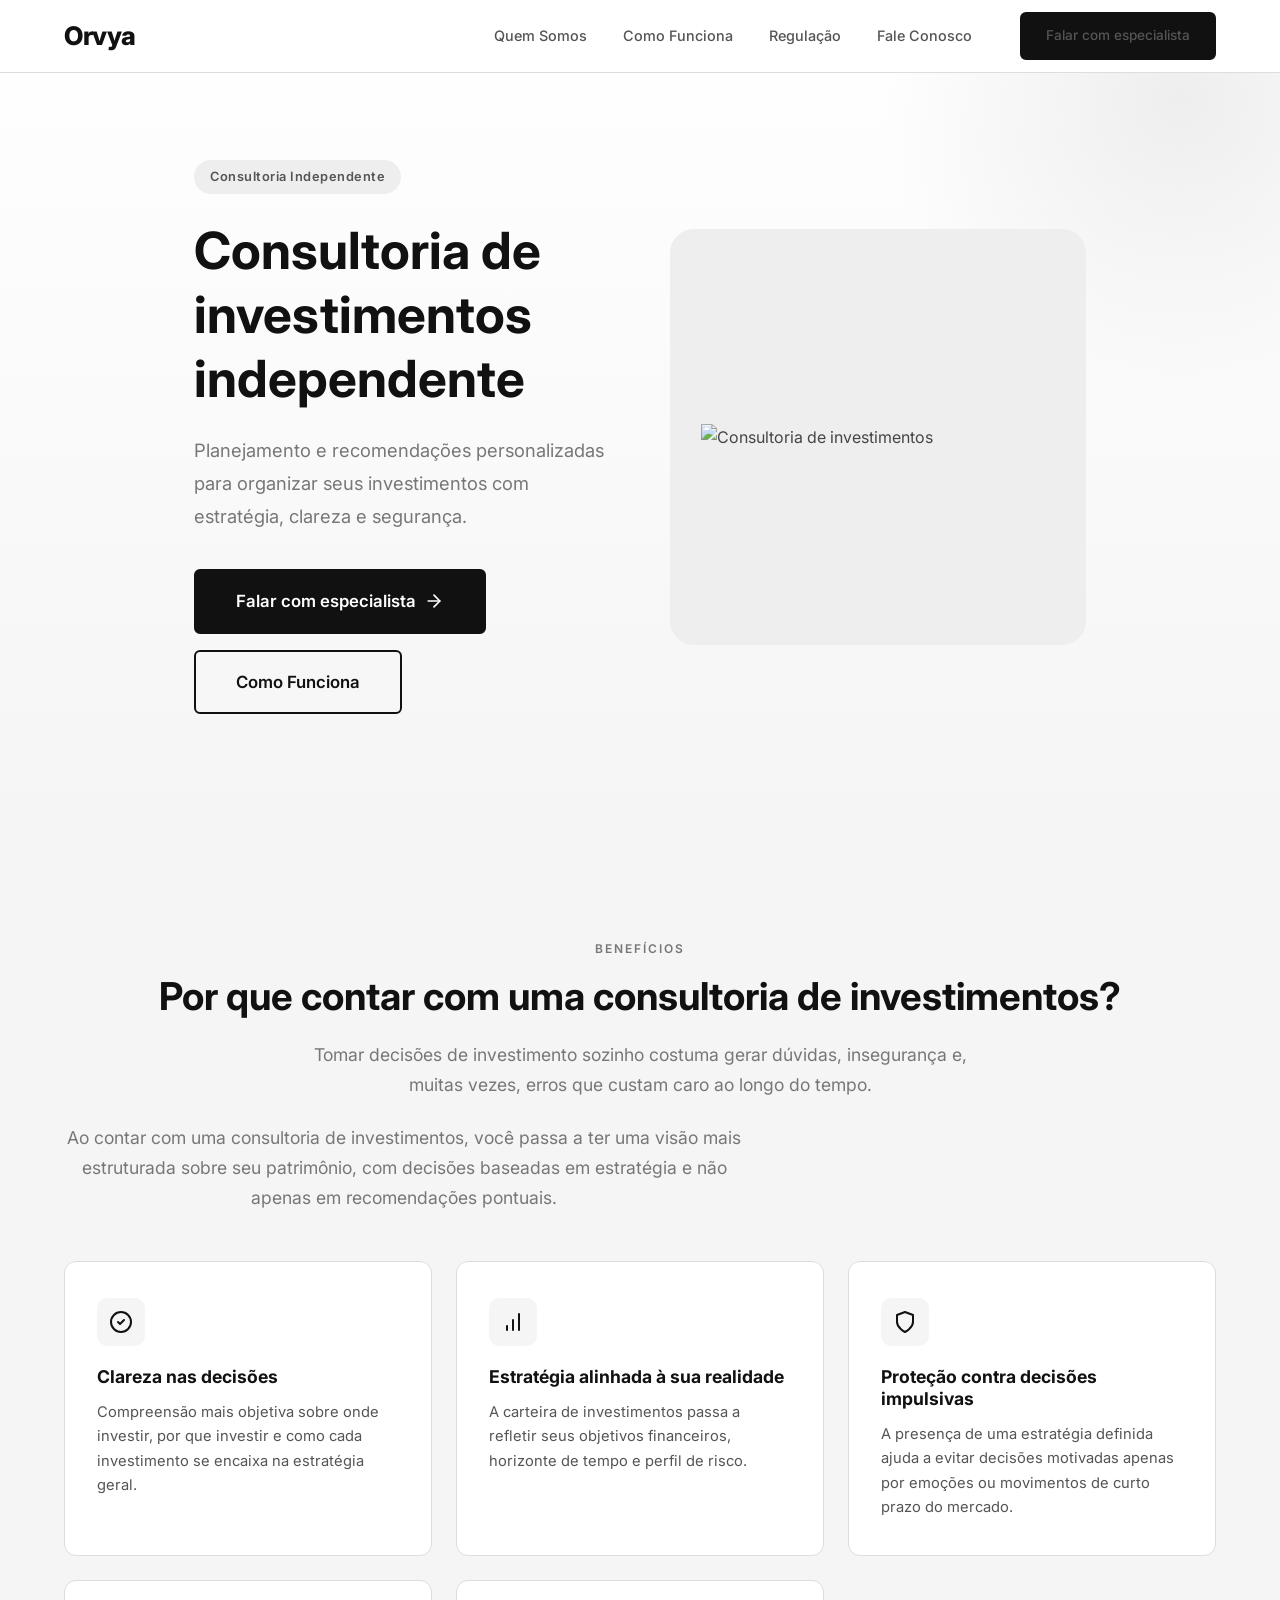
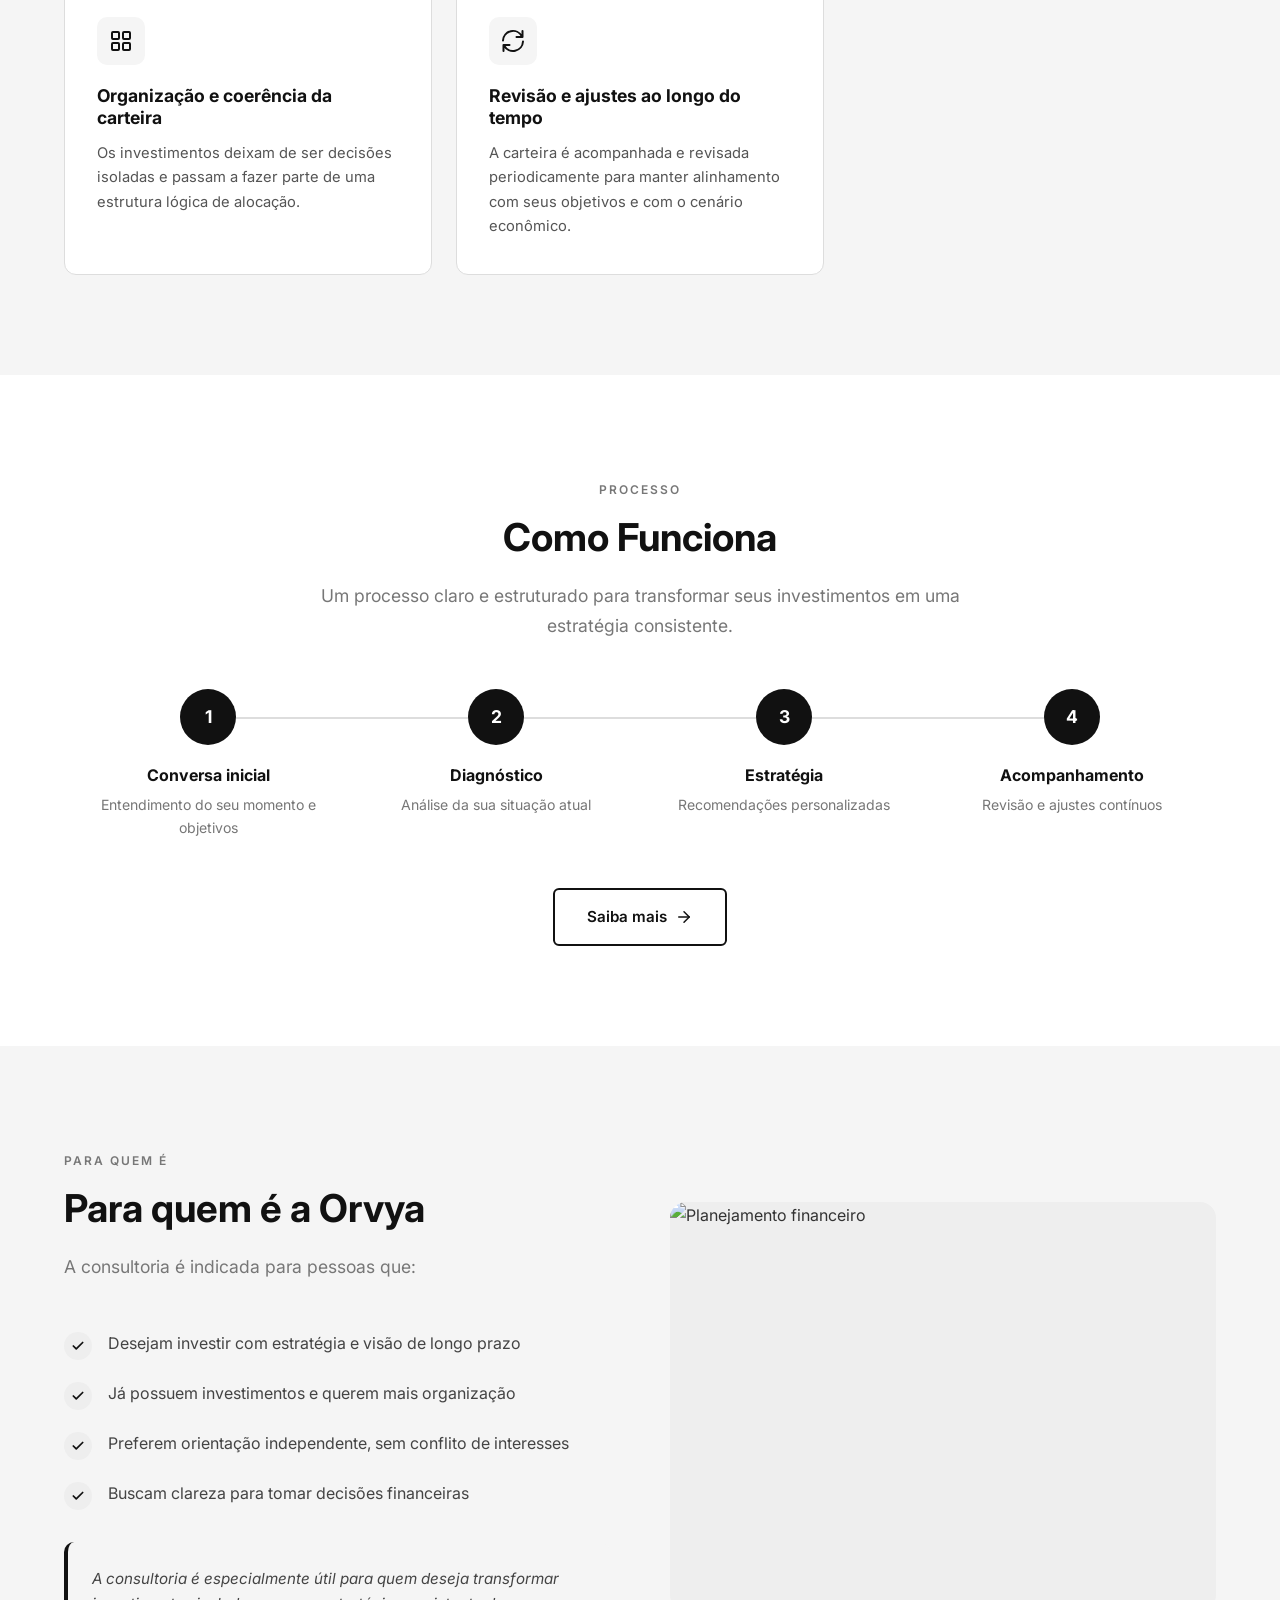
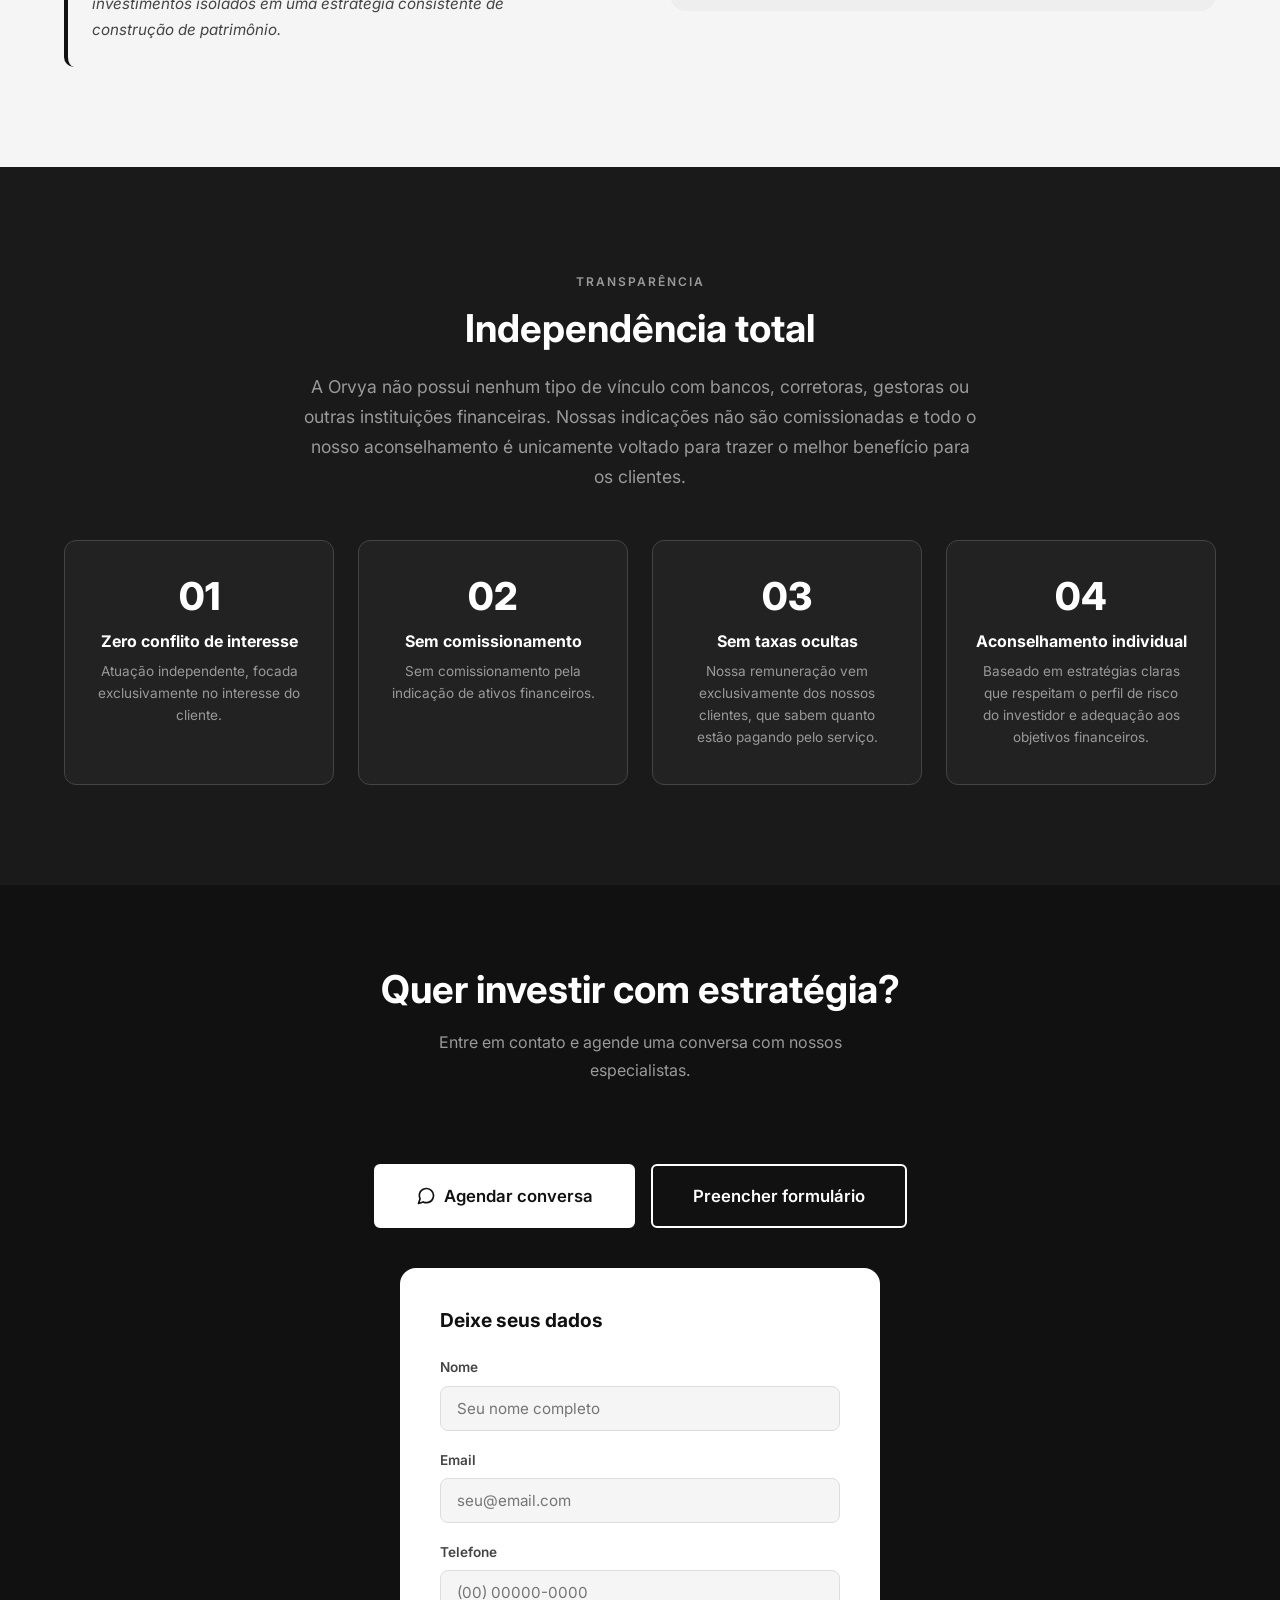
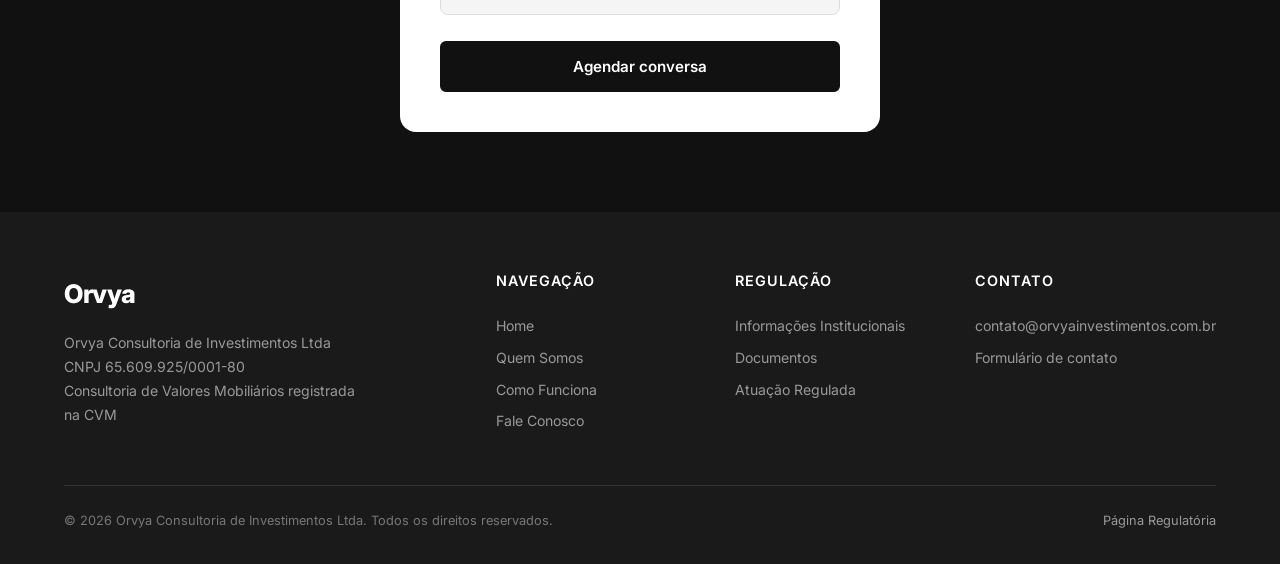
==== index.html @ 8d918d6d "feat: create Orvya investment consultancy website Complete multi-page website with: - Home: hero, be" ====
<!DOCTYPE html>
<html lang="pt-BR">
<head>
  <meta charset="UTF-8">
  <meta name="viewport" content="width=device-width, initial-scale=1.0">
  <meta name="description" content="Orvya — Consultoria de investimentos independente. Planejamento e recomendações personalizadas para organizar seus investimentos com estratégia, clareza e segurança.">
  <title>Orvya | Consultoria de Investimentos Independente</title>
  <link rel="preconnect" href="https://fonts.googleapis.com">
  <link rel="preconnect" href="https://fonts.gstatic.com" crossorigin>
  <link href="https://fonts.googleapis.com/css2?family=Inter:wght@400;500;600;700;800&display=swap" rel="stylesheet">
  <link rel="stylesheet" href="css/style.css">
</head>
<body>

  <!-- ========== HEADER ========== -->
  <header class="header" id="header">
    <div class="container">
      <a href="index.html" class="logo">Orvya</a>
      <nav class="nav-links" id="navLinks">
        <a href="quem-somos.html">Quem Somos</a>
        <a href="como-funciona.html">Como Funciona</a>
        <a href="regulacao.html">Regulação</a>
        <a href="fale-conosco.html">Fale Conosco</a>
        <span class="nav-cta">
          <a href="fale-conosco.html" class="btn btn--primary">Falar com especialista</a>
        </span>
      </nav>
      <button class="nav-toggle" id="navToggle" aria-label="Menu">
        <span></span><span></span><span></span>
      </button>
    </div>
  </header>

  <!-- ========== HERO ========== -->
  <section class="hero" id="hero">
    <div class="container">
      <div class="hero-content fade-up">
        <span class="hero-badge">Consultoria Independente</span>
        <h1>Consultoria de investimentos independente</h1>
        <p>Planejamento e recomendações personalizadas para organizar seus investimentos com estratégia, clareza e segurança.</p>
        <div class="hero-buttons">
          <a href="fale-conosco.html" class="btn btn--primary btn--lg">
            Falar com especialista
            <svg width="20" height="20" viewBox="0 0 24 24" fill="none" stroke="currentColor" stroke-width="2" stroke-linecap="round" stroke-linejoin="round"><path d="M5 12h14"/><path d="m12 5 7 7-7 7"/></svg>
          </a>
          <a href="como-funciona.html" class="btn btn--outline btn--lg">Como Funciona</a>
        </div>
      </div>
      <div class="hero-visual fade-up delay-2">
        <div class="hero-illustration">
          <img src="https://illustrations.popsy.co/gray/business-analysis.svg" alt="Consultoria de investimentos">
        </div>
      </div>
    </div>
  </section>

  <!-- ========== BENEFÍCIOS ========== -->
  <section class="section section--gray" id="beneficios">
    <div class="container">
      <div class="text-center fade-up">
        <span class="section-label">Benefícios</span>
        <h2 class="section-title">Por que contar com uma consultoria de investimentos?</h2>
        <p class="section-subtitle">Tomar decisões de investimento sozinho costuma gerar dúvidas, insegurança e, muitas vezes, erros que custam caro ao longo do tempo.</p>
      </div>
      <p class="section-subtitle text-center fade-up" style="margin-top:-24px;">Ao contar com uma consultoria de investimentos, você passa a ter uma visão mais estruturada sobre seu patrimônio, com decisões baseadas em estratégia e não apenas em recomendações pontuais.</p>

      <div class="benefits-grid">
        <!-- Card 1 -->
        <div class="benefit-card fade-up delay-1">
          <div class="icon">
            <svg viewBox="0 0 24 24" fill="none" stroke="currentColor" stroke-width="2" stroke-linecap="round" stroke-linejoin="round"><circle cx="12" cy="12" r="10"/><path d="m9 12 2 2 4-4"/></svg>
          </div>
          <h3>Clareza nas decisões</h3>
          <p>Compreensão mais objetiva sobre onde investir, por que investir e como cada investimento se encaixa na estratégia geral.</p>
        </div>
        <!-- Card 2 -->
        <div class="benefit-card fade-up delay-2">
          <div class="icon">
            <svg viewBox="0 0 24 24" fill="none" stroke="currentColor" stroke-width="2" stroke-linecap="round" stroke-linejoin="round"><path d="M12 20V10"/><path d="M18 20V4"/><path d="M6 20v-4"/></svg>
          </div>
          <h3>Estratégia alinhada à sua realidade</h3>
          <p>A carteira de investimentos passa a refletir seus objetivos financeiros, horizonte de tempo e perfil de risco.</p>
        </div>
        <!-- Card 3 -->
        <div class="benefit-card fade-up delay-3">
          <div class="icon">
            <svg viewBox="0 0 24 24" fill="none" stroke="currentColor" stroke-width="2" stroke-linecap="round" stroke-linejoin="round"><path d="M12 22s8-4 8-10V5l-8-3-8 3v7c0 6 8 10 8 10"/></svg>
          </div>
          <h3>Proteção contra decisões impulsivas</h3>
          <p>A presença de uma estratégia definida ajuda a evitar decisões motivadas apenas por emoções ou movimentos de curto prazo do mercado.</p>
        </div>
        <!-- Card 4 -->
        <div class="benefit-card fade-up delay-4">
          <div class="icon">
            <svg viewBox="0 0 24 24" fill="none" stroke="currentColor" stroke-width="2" stroke-linecap="round" stroke-linejoin="round"><rect x="3" y="3" width="7" height="7" rx="1"/><rect x="14" y="3" width="7" height="7" rx="1"/><rect x="3" y="14" width="7" height="7" rx="1"/><rect x="14" y="14" width="7" height="7" rx="1"/></svg>
          </div>
          <h3>Organização e coerência da carteira</h3>
          <p>Os investimentos deixam de ser decisões isoladas e passam a fazer parte de uma estrutura lógica de alocação.</p>
        </div>
        <!-- Card 5 -->
        <div class="benefit-card fade-up delay-5">
          <div class="icon">
            <svg viewBox="0 0 24 24" fill="none" stroke="currentColor" stroke-width="2" stroke-linecap="round" stroke-linejoin="round"><path d="M21.5 2v6h-6M2.5 22v-6h6M2 11.5a10 10 0 0 1 18.8-4.3M22 12.5a10 10 0 0 1-18.8 4.2"/></svg>
          </div>
          <h3>Revisão e ajustes ao longo do tempo</h3>
          <p>A carteira é acompanhada e revisada periodicamente para manter alinhamento com seus objetivos e com o cenário econômico.</p>
        </div>
      </div>
    </div>
  </section>

  <!-- ========== COMO FUNCIONA (resumo) ========== -->
  <section class="section" id="como-funciona">
    <div class="container">
      <div class="text-center fade-up">
        <span class="section-label">Processo</span>
        <h2 class="section-title">Como Funciona</h2>
        <p class="section-subtitle">Um processo claro e estruturado para transformar seus investimentos em uma estratégia consistente.</p>
      </div>

      <div class="process-flow fade-up">
        <div class="process-step">
          <div class="step-number">1</div>
          <h3>Conversa inicial</h3>
          <p>Entendimento do seu momento e objetivos</p>
        </div>
        <div class="process-step">
          <div class="step-number">2</div>
          <h3>Diagnóstico</h3>
          <p>Análise da sua situação atual</p>
        </div>
        <div class="process-step">
          <div class="step-number">3</div>
          <h3>Estratégia</h3>
          <p>Recomendações personalizadas</p>
        </div>
        <div class="process-step">
          <div class="step-number">4</div>
          <h3>Acompanhamento</h3>
          <p>Revisão e ajustes contínuos</p>
        </div>
      </div>

      <div class="text-center fade-up">
        <a href="como-funciona.html" class="btn btn--outline">
          Saiba mais
          <svg width="18" height="18" viewBox="0 0 24 24" fill="none" stroke="currentColor" stroke-width="2" stroke-linecap="round" stroke-linejoin="round"><path d="M5 12h14"/><path d="m12 5 7 7-7 7"/></svg>
        </a>
      </div>
    </div>
  </section>

  <!-- ========== PARA QUEM É ========== -->
  <section class="section section--gray" id="para-quem">
    <div class="container">
      <div class="audience-grid">
        <div class="fade-up">
          <span class="section-label">Para quem é</span>
          <h2 class="section-title">Para quem é a Orvya</h2>
          <p class="section-subtitle">A consultoria é indicada para pessoas que:</p>
          <div class="audience-list">
            <div class="audience-item">
              <div class="check">
                <svg viewBox="0 0 24 24" fill="none" stroke="currentColor" stroke-linecap="round" stroke-linejoin="round"><polyline points="20 6 9 17 4 12"/></svg>
              </div>
              <p>Desejam investir com estratégia e visão de longo prazo</p>
            </div>
            <div class="audience-item">
              <div class="check">
                <svg viewBox="0 0 24 24" fill="none" stroke="currentColor" stroke-linecap="round" stroke-linejoin="round"><polyline points="20 6 9 17 4 12"/></svg>
              </div>
              <p>Já possuem investimentos e querem mais organização</p>
            </div>
            <div class="audience-item">
              <div class="check">
                <svg viewBox="0 0 24 24" fill="none" stroke="currentColor" stroke-linecap="round" stroke-linejoin="round"><polyline points="20 6 9 17 4 12"/></svg>
              </div>
              <p>Preferem orientação independente, sem conflito de interesses</p>
            </div>
            <div class="audience-item">
              <div class="check">
                <svg viewBox="0 0 24 24" fill="none" stroke="currentColor" stroke-linecap="round" stroke-linejoin="round"><polyline points="20 6 9 17 4 12"/></svg>
              </div>
              <p>Buscam clareza para tomar decisões financeiras</p>
            </div>
          </div>
          <div class="audience-note">
            <p>A consultoria é especialmente útil para quem deseja transformar investimentos isolados em uma estratégia consistente de construção de patrimônio.</p>
          </div>
        </div>
        <div class="audience-image fade-up delay-2">
          <img src="https://images.unsplash.com/photo-1554224155-8d04cb21cd6c?w=600&h=450&fit=crop&q=80" alt="Planejamento financeiro">
        </div>
      </div>
    </div>
  </section>

  <!-- ========== TRANSPARÊNCIA ========== -->
  <section class="section section--dark" id="transparencia">
    <div class="container">
      <div class="text-center fade-up">
        <span class="section-label">Transparência</span>
        <h2 class="section-title">Independência total</h2>
        <p class="section-subtitle" style="color:var(--gray-400);">A Orvya não possui nenhum tipo de vínculo com bancos, corretoras, gestoras ou outras instituições financeiras. Nossas indicações não são comissionadas e todo o nosso aconselhamento é unicamente voltado para trazer o melhor benefício para os clientes.</p>
      </div>

      <div class="transparency-grid">
        <div class="transparency-card fade-up delay-1">
          <div class="number">01</div>
          <h3>Zero conflito de interesse</h3>
          <p>Atuação independente, focada exclusivamente no interesse do cliente.</p>
        </div>
        <div class="transparency-card fade-up delay-2">
          <div class="number">02</div>
          <h3>Sem comissionamento</h3>
          <p>Sem comissionamento pela indicação de ativos financeiros.</p>
        </div>
        <div class="transparency-card fade-up delay-3">
          <div class="number">03</div>
          <h3>Sem taxas ocultas</h3>
          <p>Nossa remuneração vem exclusivamente dos nossos clientes, que sabem quanto estão pagando pelo serviço.</p>
        </div>
        <div class="transparency-card fade-up delay-4">
          <div class="number">04</div>
          <h3>Aconselhamento individual</h3>
          <p>Baseado em estratégias claras que respeitam o perfil de risco do investidor e adequação aos objetivos financeiros.</p>
        </div>
      </div>
    </div>
  </section>

  <!-- ========== CTA ========== -->
  <section class="cta-section">
    <div class="container">
      <div class="cta-content fade-up">
        <div>
          <h2>Quer investir com estratégia?</h2>
          <p>Entre em contato e agende uma conversa com nossos especialistas.</p>
        </div>
        <div class="cta-buttons">
          <a href="https://wa.me/5500000000000" target="_blank" class="btn btn--white btn--lg">
            <svg width="20" height="20" viewBox="0 0 24 24" fill="none" stroke="currentColor" stroke-width="2" stroke-linecap="round" stroke-linejoin="round"><path d="M21 11.5a8.38 8.38 0 0 1-.9 3.8 8.5 8.5 0 0 1-7.6 4.7 8.38 8.38 0 0 1-3.8-.9L3 21l1.9-5.7a8.38 8.38 0 0 1-.9-3.8 8.5 8.5 0 0 1 4.7-7.6 8.38 8.38 0 0 1 3.8-.9h.5a8.48 8.48 0 0 1 8 8v.5z"/></svg>
            Agendar conversa
          </a>
          <a href="fale-conosco.html" class="btn btn--outline btn--lg" style="border-color:var(--white);color:var(--white);">Preencher formulário</a>
        </div>

        <div class="form-card">
          <h3>Deixe seus dados</h3>
          <form id="ctaForm" onsubmit="return false;">
            <div class="form-group">
              <label for="ctaNome">Nome</label>
              <input type="text" id="ctaNome" placeholder="Seu nome completo" required>
            </div>
            <div class="form-group">
              <label for="ctaEmail">Email</label>
              <input type="email" id="ctaEmail" placeholder="seu@email.com" required>
            </div>
            <div class="form-group">
              <label for="ctaTelefone">Telefone</label>
              <input type="tel" id="ctaTelefone" placeholder="(00) 00000-0000" required>
            </div>
            <button type="submit" class="btn btn--primary">Agendar conversa</button>
          </form>
        </div>
      </div>
    </div>
  </section>

  <!-- ========== FOOTER ========== -->
  <footer class="footer">
    <div class="container">
      <div class="footer-grid">
        <div class="footer-brand">
          <a href="index.html" class="logo">Orvya</a>
          <p>Orvya Consultoria de Investimentos Ltda<br>CNPJ 65.609.925/0001-80<br>Consultoria de Valores Mobiliários registrada na CVM</p>
        </div>
        <div class="footer-col">
          <h4>Navegação</h4>
          <a href="index.html">Home</a>
          <a href="quem-somos.html">Quem Somos</a>
          <a href="como-funciona.html">Como Funciona</a>
          <a href="fale-conosco.html">Fale Conosco</a>
        </div>
        <div class="footer-col">
          <h4>Regulação</h4>
          <a href="regulacao.html">Informações Institucionais</a>
          <a href="regulacao.html#documentos">Documentos</a>
          <a href="regulacao.html#atuacao">Atuação Regulada</a>
        </div>
        <div class="footer-col">
          <h4>Contato</h4>
          <a href="mailto:contato@orvyainvestimentos.com.br">contato@orvyainvestimentos.com.br</a>
          <a href="fale-conosco.html">Formulário de contato</a>
        </div>
      </div>
      <div class="footer-bottom">
        <p>&copy; 2026 Orvya Consultoria de Investimentos Ltda. Todos os direitos reservados.</p>
        <a href="regulacao.html">Página Regulatória</a>
      </div>
    </div>
  </footer>

  <script src="js/main.js"></script>
</body>
</html>
---- css/style.css ----
/* ========================================
   ORVYA — Global Styles
   Palette: White, Black, Gray
   ======================================== */

/* ---------- Reset & Base ---------- */
*,
*::before,
*::after {
  margin: 0;
  padding: 0;
  box-sizing: border-box;
}

:root {
  --black: #111111;
  --dark: #1a1a1a;
  --gray-900: #222222;
  --gray-800: #333333;
  --gray-700: #444444;
  --gray-600: #555555;
  --gray-500: #777777;
  --gray-400: #999999;
  --gray-300: #bbbbbb;
  --gray-200: #dddddd;
  --gray-100: #eeeeee;
  --gray-50: #f5f5f5;
  --white: #ffffff;
  --accent: #333333;
  --accent-hover: #555555;
  --font-primary: 'Inter', 'Segoe UI', Tahoma, Geneva, Verdana, sans-serif;
  --max-width: 1200px;
  --transition: 0.3s ease;
}

html {
  scroll-behavior: smooth;
  font-size: 16px;
}

body {
  font-family: var(--font-primary);
  color: var(--gray-800);
  background: var(--white);
  line-height: 1.7;
  -webkit-font-smoothing: antialiased;
}

a {
  text-decoration: none;
  color: inherit;
  transition: color var(--transition);
}

ul, ol {
  list-style: none;
}

img {
  max-width: 100%;
  height: auto;
  display: block;
}

/* ---------- Typography ---------- */
h1, h2, h3, h4 {
  font-weight: 700;
  line-height: 1.25;
  color: var(--black);
}

h1 { font-size: clamp(2rem, 4vw, 3.2rem); }
h2 { font-size: clamp(1.6rem, 3vw, 2.4rem); }
h3 { font-size: clamp(1.1rem, 2vw, 1.4rem); }

p {
  font-size: 1rem;
  color: var(--gray-600);
}

/* ---------- Layout Utilities ---------- */
.container {
  max-width: var(--max-width);
  margin: 0 auto;
  padding: 0 24px;
}

.section {
  padding: 100px 0;
}

.section--gray {
  background: var(--gray-50);
}

.section--dark {
  background: var(--dark);
  color: var(--white);
}

.section--dark h2,
.section--dark h3,
.section--dark h4 {
  color: var(--white);
}

.section--dark p {
  color: var(--gray-300);
}

.section-label {
  display: inline-block;
  font-size: 0.75rem;
  font-weight: 600;
  letter-spacing: 2px;
  text-transform: uppercase;
  color: var(--gray-500);
  margin-bottom: 12px;
}

.section--dark .section-label {
  color: var(--gray-400);
}

.section-title {
  margin-bottom: 20px;
}

.section-subtitle {
  font-size: 1.1rem;
  color: var(--gray-500);
  max-width: 680px;
  margin-bottom: 48px;
}

.text-center {
  text-align: center;
}

.text-center .section-subtitle {
  margin-left: auto;
  margin-right: auto;
}

/* ---------- Buttons ---------- */
.btn {
  display: inline-flex;
  align-items: center;
  justify-content: center;
  gap: 8px;
  padding: 14px 32px;
  font-size: 0.95rem;
  font-weight: 600;
  border-radius: 6px;
  border: 2px solid transparent;
  cursor: pointer;
  transition: all var(--transition);
  font-family: var(--font-primary);
}

.btn--primary {
  background: var(--black);
  color: var(--white);
  border-color: var(--black);
}

.btn--primary:hover {
  background: var(--gray-700);
  border-color: var(--gray-700);
}

.btn--outline {
  background: transparent;
  color: var(--black);
  border-color: var(--black);
}

.btn--outline:hover {
  background: var(--black);
  color: var(--white);
}

.btn--white {
  background: var(--white);
  color: var(--black);
  border-color: var(--white);
}

.btn--white:hover {
  background: var(--gray-100);
  border-color: var(--gray-100);
}

.btn--lg {
  padding: 16px 40px;
  font-size: 1.05rem;
}

/* ---------- Header / Navbar ---------- */
.header {
  position: fixed;
  top: 0;
  left: 0;
  right: 0;
  z-index: 1000;
  background: rgba(255, 255, 255, 0.95);
  backdrop-filter: blur(12px);
  border-bottom: 1px solid var(--gray-200);
  transition: all var(--transition);
}

.header.scrolled {
  box-shadow: 0 2px 20px rgba(0, 0, 0, 0.06);
}

.header .container {
  display: flex;
  align-items: center;
  justify-content: space-between;
  height: 72px;
}

.logo {
  font-size: 1.6rem;
  font-weight: 800;
  letter-spacing: -0.5px;
  color: var(--black);
}

.logo span {
  color: var(--gray-500);
}

.nav-links {
  display: flex;
  align-items: center;
  gap: 36px;
}

.nav-links a {
  font-size: 0.9rem;
  font-weight: 500;
  color: var(--gray-600);
  position: relative;
  padding: 4px 0;
}

.nav-links a::after {
  content: '';
  position: absolute;
  bottom: -2px;
  left: 0;
  width: 0;
  height: 2px;
  background: var(--black);
  transition: width var(--transition);
}

.nav-links a:hover,
.nav-links a.active {
  color: var(--black);
}

.nav-links a:hover::after,
.nav-links a.active::after {
  width: 100%;
}

.nav-cta {
  margin-left: 12px;
}

.nav-cta .btn {
  padding: 10px 24px;
  font-size: 0.85rem;
}

/* Mobile Nav Toggle */
.nav-toggle {
  display: none;
  flex-direction: column;
  gap: 5px;
  background: none;
  border: none;
  cursor: pointer;
  padding: 4px;
}

.nav-toggle span {
  display: block;
  width: 24px;
  height: 2px;
  background: var(--black);
  transition: all var(--transition);
}

/* ---------- Hero ---------- */
.hero {
  padding: 160px 0 120px;
  min-height: 90vh;
  display: flex;
  align-items: center;
  background: linear-gradient(180deg, var(--white) 0%, var(--gray-50) 100%);
  position: relative;
  overflow: hidden;
}

.hero::before {
  content: '';
  position: absolute;
  top: -200px;
  right: -200px;
  width: 600px;
  height: 600px;
  border-radius: 50%;
  background: radial-gradient(circle, var(--gray-100) 0%, transparent 70%);
  pointer-events: none;
}

.hero .container {
  display: flex;
  align-items: center;
  gap: 60px;
}

.hero-content {
  flex: 1;
  max-width: 600px;
}

.hero-badge {
  display: inline-block;
  padding: 6px 16px;
  background: var(--gray-100);
  border-radius: 50px;
  font-size: 0.8rem;
  font-weight: 600;
  color: var(--gray-600);
  margin-bottom: 24px;
  letter-spacing: 0.5px;
}

.hero h1 {
  margin-bottom: 24px;
}

.hero p {
  font-size: 1.15rem;
  line-height: 1.8;
  margin-bottom: 36px;
  color: var(--gray-500);
}

.hero-buttons {
  display: flex;
  gap: 16px;
  flex-wrap: wrap;
}

.hero-visual {
  flex: 1;
  display: flex;
  justify-content: center;
  align-items: center;
}

.hero-illustration {
  width: 100%;
  max-width: 480px;
  aspect-ratio: 1;
  background: var(--gray-100);
  border-radius: 24px;
  display: flex;
  align-items: center;
  justify-content: center;
  position: relative;
  overflow: hidden;
}

.hero-illustration img {
  width: 85%;
  opacity: 0.9;
}

/* ---------- Benefits / Cards ---------- */
.benefits-grid {
  display: grid;
  grid-template-columns: repeat(auto-fit, minmax(320px, 1fr));
  gap: 24px;
}

.benefit-card {
  background: var(--white);
  border: 1px solid var(--gray-200);
  border-radius: 12px;
  padding: 36px 32px;
  transition: all var(--transition);
  position: relative;
  overflow: hidden;
}

.benefit-card::before {
  content: '';
  position: absolute;
  top: 0;
  left: 0;
  width: 4px;
  height: 0;
  background: var(--black);
  transition: height var(--transition);
}

.benefit-card:hover {
  border-color: var(--gray-300);
  transform: translateY(-4px);
  box-shadow: 0 12px 40px rgba(0, 0, 0, 0.06);
}

.benefit-card:hover::before {
  height: 100%;
}

.benefit-card .icon {
  width: 48px;
  height: 48px;
  background: var(--gray-50);
  border-radius: 10px;
  display: flex;
  align-items: center;
  justify-content: center;
  margin-bottom: 20px;
}

.benefit-card .icon svg {
  width: 24px;
  height: 24px;
  stroke: var(--black);
}

.benefit-card h3 {
  margin-bottom: 12px;
  font-size: 1.1rem;
}

.benefit-card p {
  font-size: 0.92rem;
  line-height: 1.65;
}

.section--gray .benefit-card {
  background: var(--white);
}

/* ---------- Process / Steps ---------- */
.process-flow {
  display: flex;
  align-items: flex-start;
  gap: 0;
  position: relative;
  margin-bottom: 48px;
}

.process-step {
  flex: 1;
  text-align: center;
  padding: 0 20px;
  position: relative;
}

.process-step .step-number {
  width: 56px;
  height: 56px;
  border-radius: 50%;
  background: var(--black);
  color: var(--white);
  display: flex;
  align-items: center;
  justify-content: center;
  font-size: 1.1rem;
  font-weight: 700;
  margin: 0 auto 20px;
  position: relative;
  z-index: 2;
}

.process-step h3 {
  font-size: 1rem;
  margin-bottom: 8px;
}

.process-step p {
  font-size: 0.88rem;
  color: var(--gray-500);
}

.process-step:not(:last-child)::after {
  content: '';
  position: absolute;
  top: 28px;
  left: calc(50% + 28px);
  width: calc(100% - 56px);
  height: 2px;
  background: var(--gray-200);
  z-index: 1;
}

/* ---------- Audience ---------- */
.audience-grid {
  display: grid;
  grid-template-columns: 1fr 1fr;
  gap: 60px;
  align-items: center;
}

.audience-list {
  display: flex;
  flex-direction: column;
  gap: 20px;
}

.audience-item {
  display: flex;
  gap: 16px;
  align-items: flex-start;
}

.audience-item .check {
  flex-shrink: 0;
  width: 28px;
  height: 28px;
  background: var(--gray-100);
  border-radius: 50%;
  display: flex;
  align-items: center;
  justify-content: center;
  margin-top: 2px;
}

.audience-item .check svg {
  width: 14px;
  height: 14px;
  stroke: var(--black);
  stroke-width: 3;
}

.audience-item p {
  font-size: 1rem;
  color: var(--gray-700);
}

.audience-image {
  border-radius: 16px;
  overflow: hidden;
  background: var(--gray-100);
  aspect-ratio: 4/3;
  display: flex;
  align-items: center;
  justify-content: center;
}

.audience-image img {
  width: 100%;
  height: 100%;
  object-fit: cover;
}

.audience-note {
  margin-top: 32px;
  padding: 24px;
  background: var(--gray-50);
  border-radius: 10px;
  border-left: 4px solid var(--black);
}

.audience-note p {
  font-size: 0.95rem;
  color: var(--gray-700);
  font-style: italic;
}

/* ---------- Transparency / Numbers ---------- */
.transparency-grid {
  display: grid;
  grid-template-columns: repeat(4, 1fr);
  gap: 24px;
}

.transparency-card {
  background: var(--gray-900);
  border: 1px solid var(--gray-700);
  border-radius: 12px;
  padding: 36px 28px;
  text-align: center;
  transition: all var(--transition);
}

.transparency-card:hover {
  border-color: var(--gray-500);
  transform: translateY(-4px);
}

.transparency-card .number {
  font-size: 2.4rem;
  font-weight: 800;
  color: var(--white);
  margin-bottom: 16px;
  line-height: 1;
}

.transparency-card h3 {
  font-size: 1rem;
  color: var(--white);
  margin-bottom: 10px;
}

.transparency-card p {
  font-size: 0.85rem;
  color: var(--gray-400);
  line-height: 1.6;
}

/* ---------- CTA Section ---------- */
.cta-section {
  padding: 80px 0;
  background: var(--black);
  text-align: center;
}

.cta-section h2 {
  color: var(--white);
  margin-bottom: 16px;
}

.cta-section p {
  color: var(--gray-400);
  margin-bottom: 40px;
  max-width: 500px;
  margin-left: auto;
  margin-right: auto;
}

.cta-content {
  display: flex;
  flex-direction: column;
  align-items: center;
  gap: 40px;
}

.cta-buttons {
  display: flex;
  gap: 16px;
  flex-wrap: wrap;
  justify-content: center;
}

/* ---------- Form ---------- */
.form-card {
  background: var(--white);
  border-radius: 16px;
  padding: 40px;
  width: 100%;
  max-width: 480px;
  text-align: left;
}

.form-card h3 {
  margin-bottom: 24px;
  font-size: 1.2rem;
}

.form-group {
  margin-bottom: 18px;
}

.form-group label {
  display: block;
  font-size: 0.85rem;
  font-weight: 600;
  color: var(--gray-700);
  margin-bottom: 6px;
}

.form-group input,
.form-group textarea {
  width: 100%;
  padding: 12px 16px;
  border: 1px solid var(--gray-200);
  border-radius: 8px;
  font-size: 0.95rem;
  font-family: var(--font-primary);
  color: var(--gray-800);
  transition: border-color var(--transition);
  background: var(--gray-50);
}

.form-group input:focus,
.form-group textarea:focus {
  outline: none;
  border-color: var(--black);
  background: var(--white);
}

.form-group textarea {
  resize: vertical;
  min-height: 100px;
}

.form-card .btn {
  width: 100%;
  margin-top: 8px;
}

/* ---------- Footer ---------- */
.footer {
  background: var(--dark);
  color: var(--gray-400);
  padding: 60px 0 32px;
}

.footer-grid {
  display: grid;
  grid-template-columns: 2fr 1fr 1fr 1fr;
  gap: 48px;
  margin-bottom: 48px;
}

.footer-brand .logo {
  color: var(--white);
  margin-bottom: 16px;
  display: inline-block;
}

.footer-brand p {
  font-size: 0.88rem;
  color: var(--gray-400);
  line-height: 1.7;
  max-width: 300px;
}

.footer-col h4 {
  color: var(--white);
  font-size: 0.9rem;
  font-weight: 600;
  margin-bottom: 20px;
  text-transform: uppercase;
  letter-spacing: 1px;
}

.footer-col a {
  display: block;
  font-size: 0.88rem;
  color: var(--gray-400);
  padding: 4px 0;
  transition: color var(--transition);
}

.footer-col a:hover {
  color: var(--white);
}

.footer-bottom {
  border-top: 1px solid var(--gray-800);
  padding-top: 24px;
  display: flex;
  justify-content: space-between;
  align-items: center;
  flex-wrap: wrap;
  gap: 16px;
}

.footer-bottom p {
  font-size: 0.8rem;
  color: var(--gray-500);
}

.footer-bottom a {
  color: var(--gray-400);
  font-size: 0.8rem;
}

.footer-bottom a:hover {
  color: var(--white);
}

/* ---------- Page Header (internal pages) ---------- */
.page-header {
  padding: 140px 0 60px;
  background: var(--gray-50);
  text-align: center;
}

.page-header h1 {
  margin-bottom: 16px;
}

.page-header p {
  font-size: 1.1rem;
  max-width: 600px;
  margin: 0 auto;
}

/* ---------- About / Values ---------- */
.values-grid {
  display: grid;
  grid-template-columns: repeat(4, 1fr);
  gap: 24px;
}

.value-card {
  text-align: center;
  padding: 36px 24px;
  background: var(--white);
  border: 1px solid var(--gray-200);
  border-radius: 12px;
  transition: all var(--transition);
}

.value-card:hover {
  transform: translateY(-4px);
  box-shadow: 0 12px 40px rgba(0, 0, 0, 0.06);
}

.value-letter {
  width: 56px;
  height: 56px;
  background: var(--black);
  color: var(--white);
  border-radius: 12px;
  display: flex;
  align-items: center;
  justify-content: center;
  font-size: 1.5rem;
  font-weight: 800;
  margin: 0 auto 20px;
}

.value-card h3 {
  margin-bottom: 10px;
  font-size: 1.05rem;
}

.value-card p {
  font-size: 0.88rem;
}

/* ---------- Principles ---------- */
.principles-grid {
  display: grid;
  grid-template-columns: repeat(auto-fit, minmax(300px, 1fr));
  gap: 24px;
}

.principle-card {
  padding: 36px 32px;
  background: var(--gray-50);
  border-radius: 12px;
  border-left: 4px solid var(--black);
  transition: all var(--transition);
}

.principle-card:hover {
  background: var(--white);
  box-shadow: 0 8px 30px rgba(0, 0, 0, 0.05);
}

.principle-card h3 {
  margin-bottom: 12px;
  font-size: 1.05rem;
}

.principle-card p {
  font-size: 0.92rem;
}

/* ---------- Team ---------- */
.team-grid {
  display: grid;
  grid-template-columns: repeat(auto-fit, minmax(260px, 1fr));
  gap: 36px;
  max-width: 600px;
  margin: 0 auto;
}

.team-card {
  text-align: center;
}

.team-avatar {
  width: 160px;
  height: 160px;
  border-radius: 50%;
  background: var(--gray-200);
  margin: 0 auto 20px;
  overflow: hidden;
  display: flex;
  align-items: center;
  justify-content: center;
}

.team-avatar img {
  width: 100%;
  height: 100%;
  object-fit: cover;
}

.team-avatar svg {
  width: 64px;
  height: 64px;
  stroke: var(--gray-400);
}

.team-card h3 {
  font-size: 1.1rem;
  margin-bottom: 4px;
}

.team-card p {
  font-size: 0.88rem;
  color: var(--gray-500);
}

/* ---------- How it Works / Accordion ---------- */
.steps-accordion {
  max-width: 760px;
  margin: 0 auto;
}

.step-item {
  border: 1px solid var(--gray-200);
  border-radius: 12px;
  margin-bottom: 16px;
  overflow: hidden;
  transition: all var(--transition);
}

.step-item.active {
  border-color: var(--black);
}

.step-header {
  display: flex;
  align-items: center;
  gap: 20px;
  padding: 24px 28px;
  cursor: pointer;
  transition: background var(--transition);
}

.step-header:hover {
  background: var(--gray-50);
}

.step-item.active .step-header {
  background: var(--gray-50);
}

.step-header .step-num {
  flex-shrink: 0;
  width: 40px;
  height: 40px;
  background: var(--gray-100);
  border-radius: 50%;
  display: flex;
  align-items: center;
  justify-content: center;
  font-weight: 700;
  font-size: 0.95rem;
  color: var(--gray-700);
  transition: all var(--transition);
}

.step-item.active .step-num {
  background: var(--black);
  color: var(--white);
}

.step-header h3 {
  flex: 1;
  font-size: 1.05rem;
}

.step-header .chevron {
  transition: transform var(--transition);
}

.step-item.active .step-header .chevron {
  transform: rotate(180deg);
}

.step-body {
  max-height: 0;
  overflow: hidden;
  transition: max-height 0.4s ease;
}

.step-body-inner {
  padding: 0 28px 24px;
  padding-left: 88px;
}

.step-body p {
  font-size: 0.95rem;
  line-height: 1.7;
}

/* ---------- Regulation ---------- */
.regulation-info {
  display: grid;
  grid-template-columns: 1fr 1fr;
  gap: 48px;
  margin-bottom: 60px;
}

.regulation-block {
  padding: 36px;
  background: var(--gray-50);
  border-radius: 12px;
}

.regulation-block h3 {
  margin-bottom: 16px;
}

.regulation-block p {
  font-size: 0.95rem;
  margin-bottom: 8px;
}

.regulation-block a {
  color: var(--black);
  font-weight: 600;
  text-decoration: underline;
}

.regulation-block a:hover {
  color: var(--gray-600);
}

.docs-list {
  margin-top: 20px;
}

.docs-list a {
  display: flex;
  align-items: center;
  gap: 12px;
  padding: 14px 20px;
  background: var(--white);
  border: 1px solid var(--gray-200);
  border-radius: 8px;
  margin-bottom: 10px;
  font-size: 0.95rem;
  font-weight: 500;
  transition: all var(--transition);
}

.docs-list a:hover {
  border-color: var(--black);
  background: var(--gray-50);
}

.docs-list a svg {
  width: 20px;
  height: 20px;
  stroke: var(--gray-500);
}

.not-list {
  margin-top: 16px;
}

.not-list li {
  display: flex;
  align-items: center;
  gap: 10px;
  padding: 8px 0;
  font-size: 0.95rem;
  color: var(--gray-600);
}

.not-list li svg {
  width: 18px;
  height: 18px;
  stroke: var(--gray-400);
  flex-shrink: 0;
}

/* ---------- Contact ---------- */
.contact-grid {
  display: grid;
  grid-template-columns: 1fr 1fr;
  gap: 60px;
  align-items: start;
}

.contact-info {
  padding-top: 20px;
}

.contact-info h2 {
  margin-bottom: 20px;
}

.contact-info > p {
  margin-bottom: 36px;
}

.contact-channels {
  display: flex;
  flex-direction: column;
  gap: 20px;
  margin-bottom: 36px;
}

.contact-channel {
  display: flex;
  align-items: center;
  gap: 16px;
}

.contact-channel .icon-circle {
  width: 48px;
  height: 48px;
  border-radius: 50%;
  background: var(--gray-100);
  display: flex;
  align-items: center;
  justify-content: center;
  flex-shrink: 0;
}

.contact-channel .icon-circle svg {
  width: 22px;
  height: 22px;
  stroke: var(--black);
}

.contact-channel div h4 {
  font-size: 0.9rem;
  margin-bottom: 2px;
}

.contact-channel div p {
  font-size: 0.88rem;
}

/* Lead Magnet */
.lead-magnet {
  padding: 36px;
  background: var(--gray-50);
  border-radius: 12px;
  border: 1px solid var(--gray-200);
  margin-top: 40px;
}

.lead-magnet h3 {
  margin-bottom: 8px;
}

.lead-magnet > p {
  margin-bottom: 20px;
  font-size: 0.92rem;
}

.lead-magnet .form-group {
  margin-bottom: 12px;
}

/* ---------- Animations ---------- */
.fade-up {
  opacity: 0;
  transform: translateY(30px);
  transition: opacity 0.6s ease, transform 0.6s ease;
}

.fade-up.visible {
  opacity: 1;
  transform: translateY(0);
}

.fade-up.delay-1 { transition-delay: 0.1s; }
.fade-up.delay-2 { transition-delay: 0.2s; }
.fade-up.delay-3 { transition-delay: 0.3s; }
.fade-up.delay-4 { transition-delay: 0.4s; }
.fade-up.delay-5 { transition-delay: 0.5s; }

/* ---------- Responsive ---------- */
@media (max-width: 1024px) {
  .hero .container {
    flex-direction: column;
    text-align: center;
  }

  .hero-buttons {
    justify-content: center;
  }

  .hero-visual {
    width: 100%;
    max-width: 400px;
  }

  .transparency-grid {
    grid-template-columns: repeat(2, 1fr);
  }

  .values-grid {
    grid-template-columns: repeat(2, 1fr);
  }

  .footer-grid {
    grid-template-columns: 1fr 1fr;
  }

  .audience-grid {
    grid-template-columns: 1fr;
  }

  .audience-image {
    order: -1;
    max-height: 300px;
  }

  .regulation-info {
    grid-template-columns: 1fr;
  }

  .contact-grid {
    grid-template-columns: 1fr;
  }
}

@media (max-width: 768px) {
  .nav-links {
    position: fixed;
    top: 72px;
    left: 0;
    right: 0;
    background: var(--white);
    flex-direction: column;
    padding: 24px;
    gap: 16px;
    border-bottom: 1px solid var(--gray-200);
    transform: translateY(-120%);
    transition: transform var(--transition);
    box-shadow: 0 8px 30px rgba(0, 0, 0, 0.08);
  }

  .nav-links.open {
    transform: translateY(0);
  }

  .nav-toggle {
    display: flex;
  }

  .hero {
    padding: 120px 0 80px;
    min-height: auto;
  }

  .section {
    padding: 70px 0;
  }

  .process-flow {
    flex-direction: column;
    gap: 24px;
  }

  .process-step:not(:last-child)::after {
    display: none;
  }

  .transparency-grid {
    grid-template-columns: 1fr;
  }

  .values-grid {
    grid-template-columns: 1fr;
  }

  .footer-grid {
    grid-template-columns: 1fr;
    gap: 32px;
  }

  .footer-bottom {
    flex-direction: column;
    text-align: center;
  }

  .benefits-grid {
    grid-template-columns: 1fr;
  }

  .form-card {
    padding: 28px;
  }
}
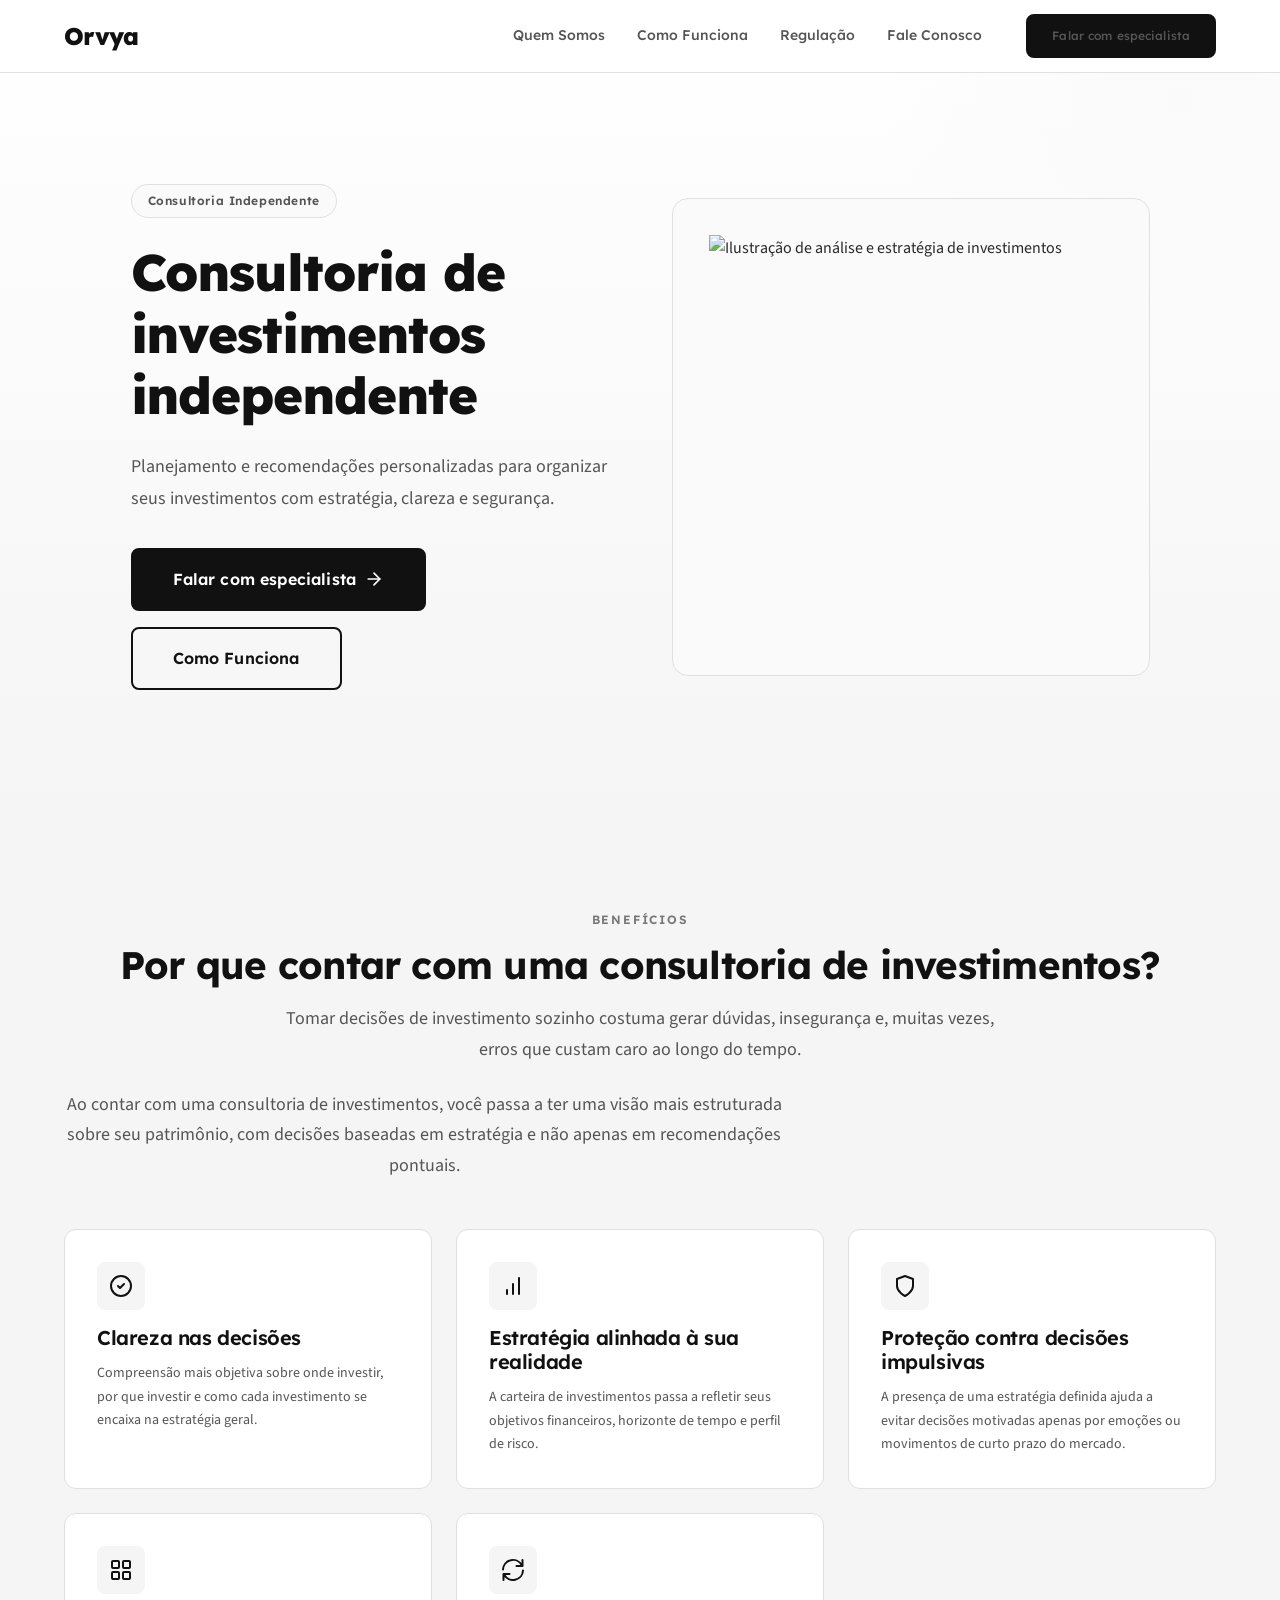
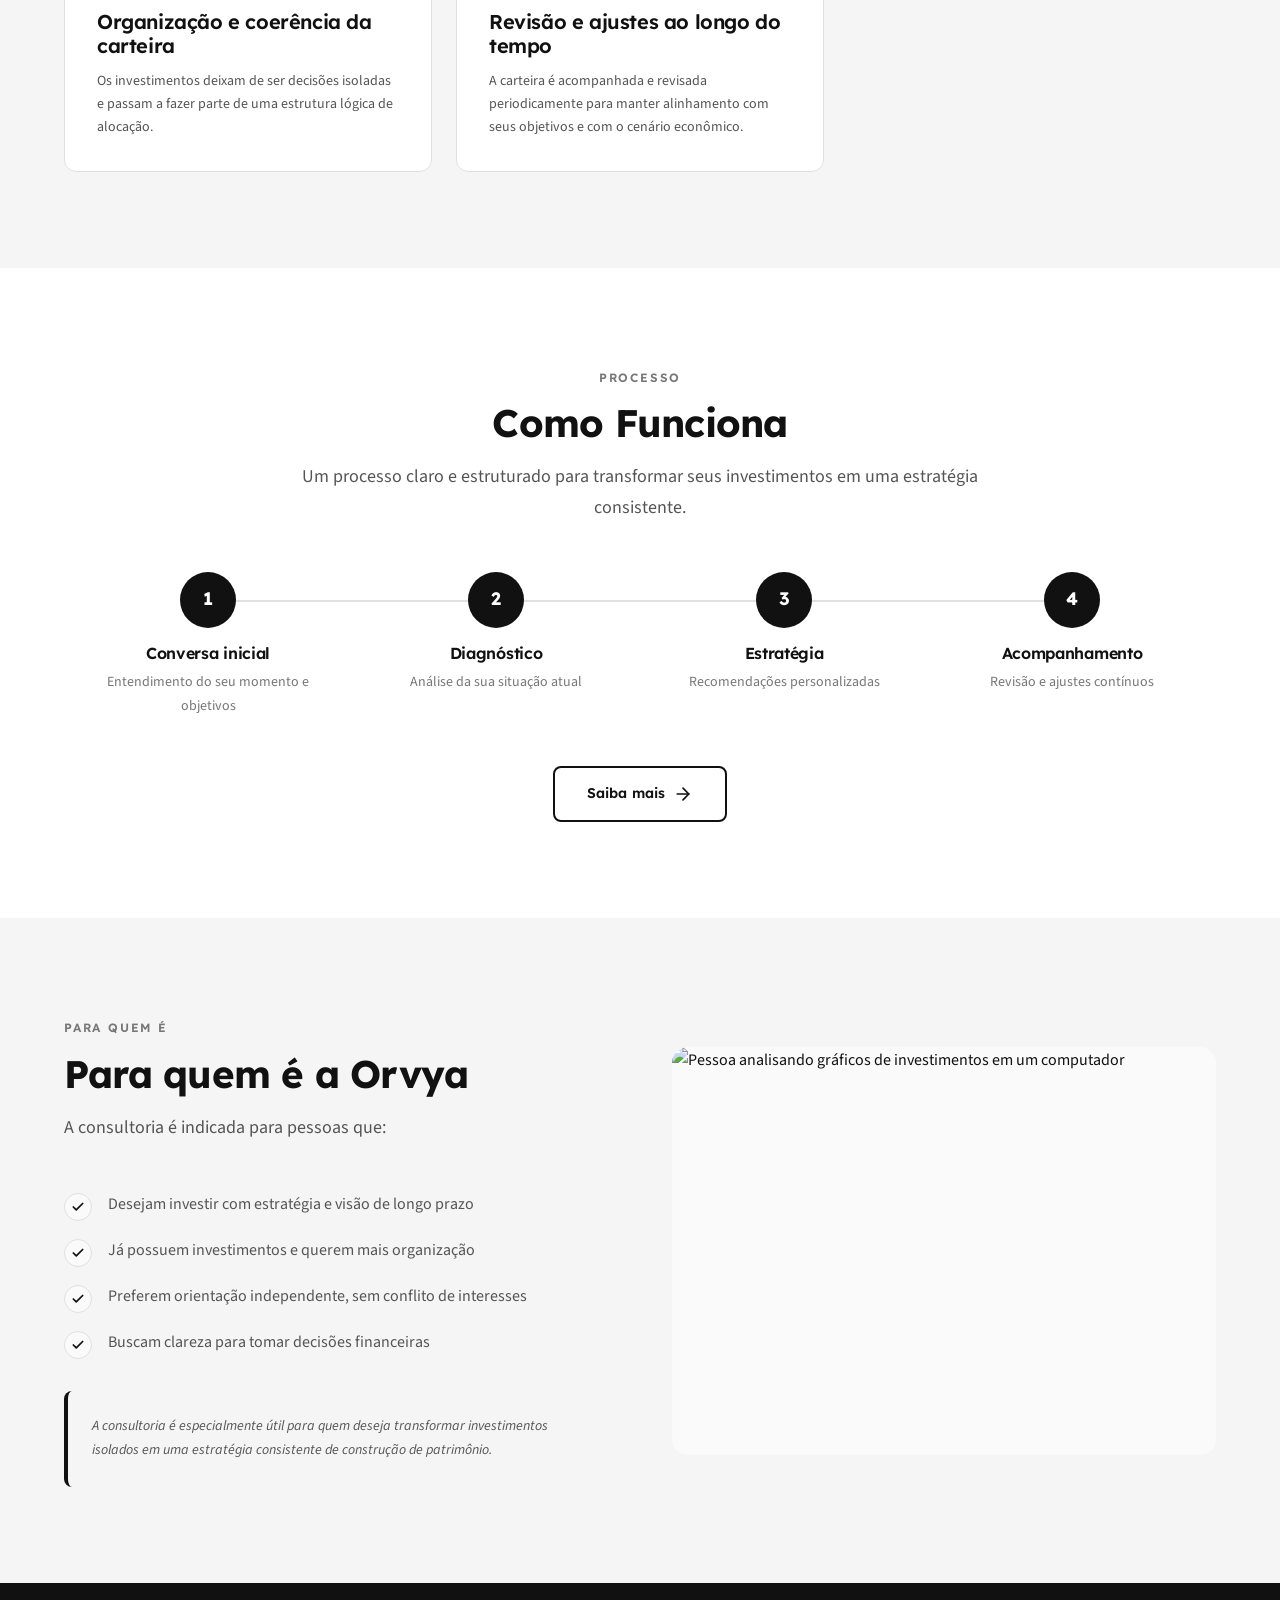
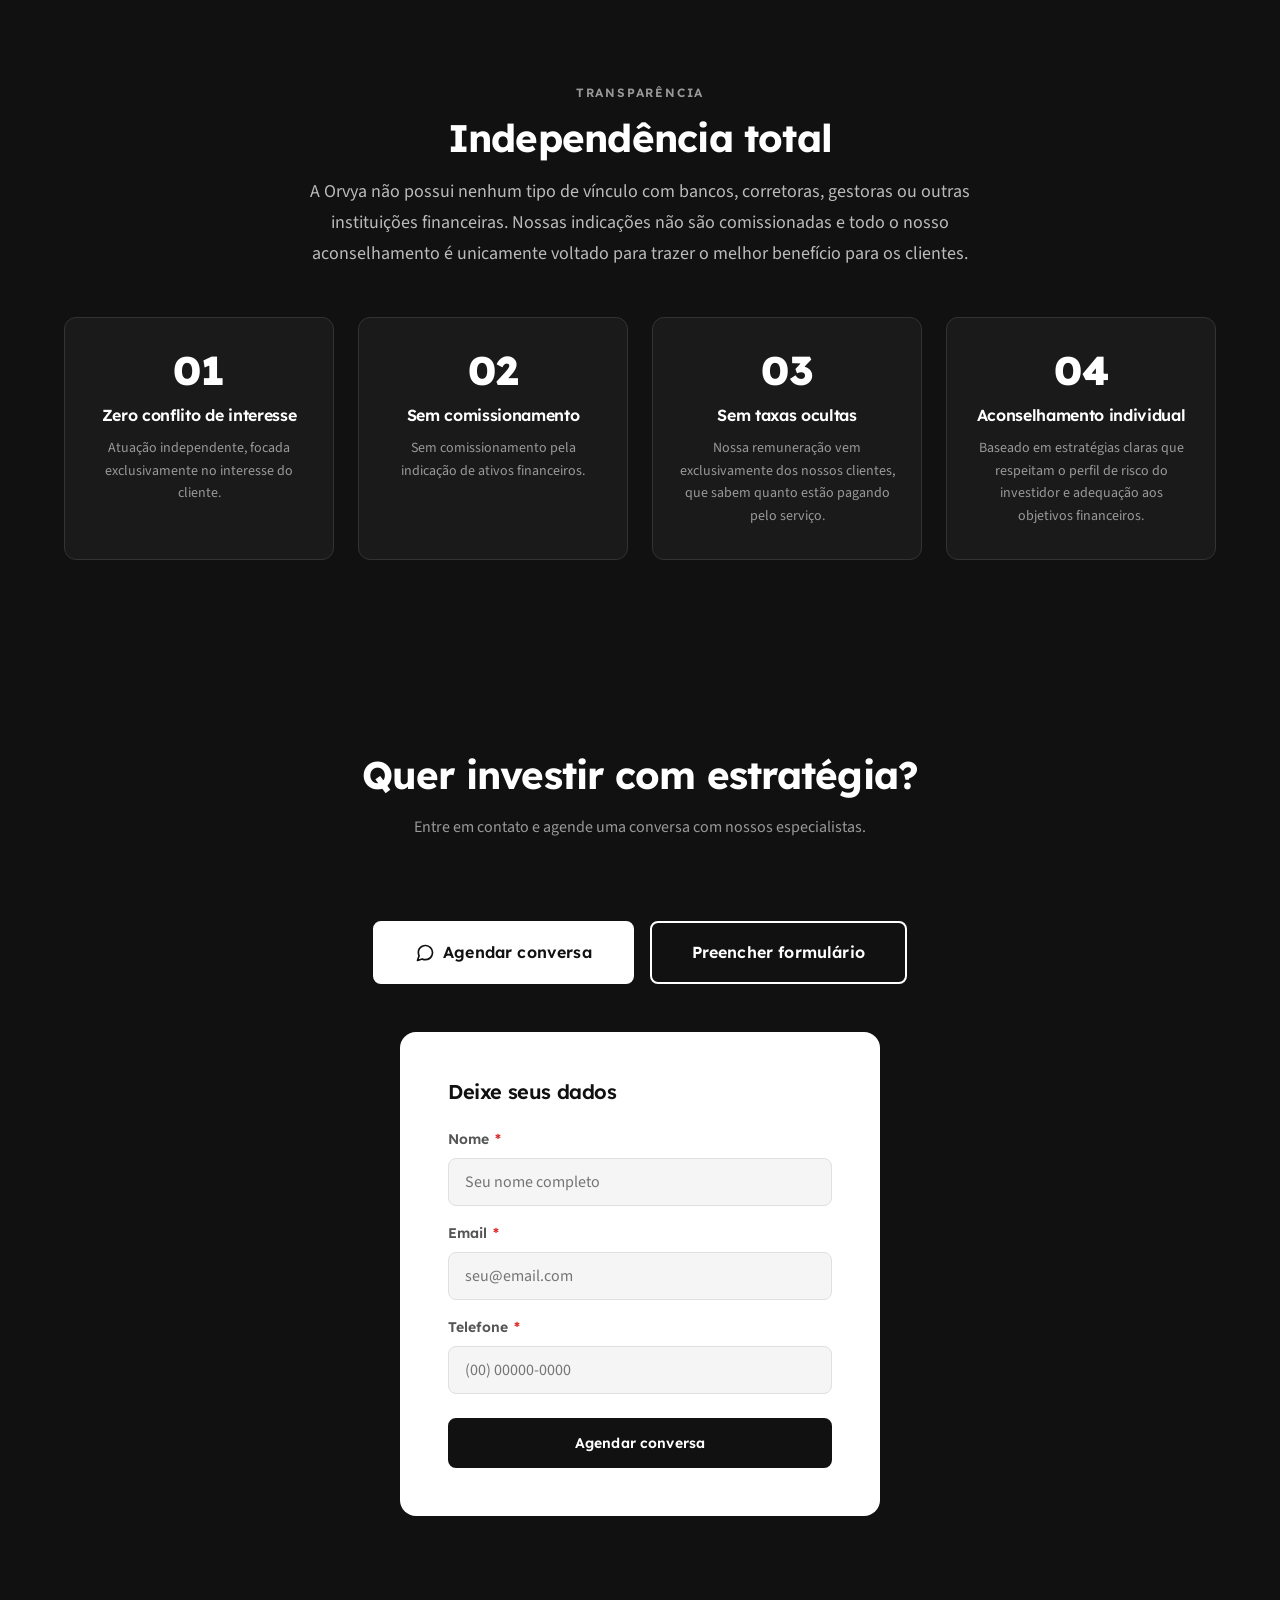
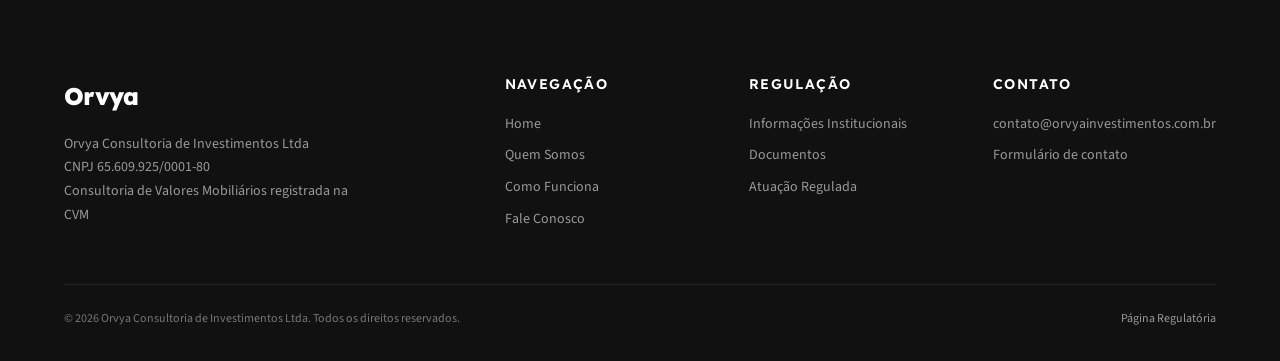
==== commit 82db814f: "refactor: apply UI/UX Pro Max skill guidelines to entire website Design System applied (Trust & Auth" ====
--- a/index.html
+++ b/index.html
@@ -5,18 +5,23 @@
   <meta name="viewport" content="width=device-width, initial-scale=1.0">
   <meta name="description" content="Orvya — Consultoria de investimentos independente. Planejamento e recomendações personalizadas para organizar seus investimentos com estratégia, clareza e segurança.">
   <title>Orvya | Consultoria de Investimentos Independente</title>
+
+  <!-- Fonts: Corporate Trust (Lexend + Source Sans 3) -->
   <link rel="preconnect" href="https://fonts.googleapis.com">
   <link rel="preconnect" href="https://fonts.gstatic.com" crossorigin>
-  <link href="https://fonts.googleapis.com/css2?family=Inter:wght@400;500;600;700;800&display=swap" rel="stylesheet">
+  <link href="https://fonts.googleapis.com/css2?family=Lexend:wght@400;500;600;700;800&family=Source+Sans+3:wght@300;400;500;600;700&display=swap" rel="stylesheet">
   <link rel="stylesheet" href="css/style.css">
 </head>
 <body>
 
+  <!-- Skip link — UX guideline #45 -->
+  <a href="#main-content" class="skip-link">Pular para o conteúdo principal</a>
+
   <!-- ========== HEADER ========== -->
-  <header class="header" id="header">
+  <header class="header" id="header" role="banner">
     <div class="container">
-      <a href="index.html" class="logo">Orvya</a>
-      <nav class="nav-links" id="navLinks">
+      <a href="index.html" class="logo" aria-label="Orvya — página inicial">Orvya</a>
+      <nav class="nav-links" id="navLinks" role="navigation" aria-label="Navegação principal">
         <a href="quem-somos.html">Quem Somos</a>
         <a href="como-funciona.html">Como Funciona</a>
         <a href="regulacao.html">Regulação</a>
@@ -25,254 +30,264 @@
           <a href="fale-conosco.html" class="btn btn--primary">Falar com especialista</a>
         </span>
       </nav>
-      <button class="nav-toggle" id="navToggle" aria-label="Menu">
+      <button class="nav-toggle" id="navToggle" aria-label="Abrir menu de navegação" aria-expanded="false" aria-controls="navLinks">
         <span></span><span></span><span></span>
       </button>
     </div>
   </header>
 
-  <!-- ========== HERO ========== -->
-  <section class="hero" id="hero">
-    <div class="container">
-      <div class="hero-content fade-up">
-        <span class="hero-badge">Consultoria Independente</span>
-        <h1>Consultoria de investimentos independente</h1>
-        <p>Planejamento e recomendações personalizadas para organizar seus investimentos com estratégia, clareza e segurança.</p>
-        <div class="hero-buttons">
-          <a href="fale-conosco.html" class="btn btn--primary btn--lg">
-            Falar com especialista
-            <svg width="20" height="20" viewBox="0 0 24 24" fill="none" stroke="currentColor" stroke-width="2" stroke-linecap="round" stroke-linejoin="round"><path d="M5 12h14"/><path d="m12 5 7 7-7 7"/></svg>
+  <!-- ========== MAIN ========== -->
+  <main id="main-content">
+
+    <!-- ========== HERO ========== -->
+    <section class="hero" id="hero" aria-labelledby="hero-title">
+      <div class="container">
+        <div class="hero-content fade-up">
+          <span class="hero-badge">Consultoria Independente</span>
+          <h1 id="hero-title">Consultoria de investimentos independente</h1>
+          <p>Planejamento e recomendações personalizadas para organizar seus investimentos com estratégia, clareza e segurança.</p>
+          <div class="hero-buttons">
+            <a href="fale-conosco.html" class="btn btn--primary btn--lg">
+              Falar com especialista
+              <svg width="20" height="20" viewBox="0 0 24 24" fill="none" stroke="currentColor" stroke-width="2" stroke-linecap="round" stroke-linejoin="round" aria-hidden="true"><path d="M5 12h14"/><path d="m12 5 7 7-7 7"/></svg>
+            </a>
+            <a href="como-funciona.html" class="btn btn--outline btn--lg">Como Funciona</a>
+          </div>
+        </div>
+        <div class="hero-visual fade-up delay-2">
+          <div class="hero-illustration">
+            <img src="https://illustrations.popsy.co/gray/business-analysis.svg" alt="Ilustração de análise e estratégia de investimentos" loading="eager" width="408" height="408">
+          </div>
+        </div>
+      </div>
+    </section>
+
+    <!-- ========== BENEFÍCIOS ========== -->
+    <section class="section section--alt" id="beneficios" aria-labelledby="benefits-title">
+      <div class="container">
+        <div class="text-center fade-up">
+          <span class="section-label">Benefícios</span>
+          <h2 class="section-title" id="benefits-title">Por que contar com uma consultoria de investimentos?</h2>
+          <p class="section-subtitle">Tomar decisões de investimento sozinho costuma gerar dúvidas, insegurança e, muitas vezes, erros que custam caro ao longo do tempo.</p>
+        </div>
+        <p class="section-subtitle text-center fade-up" style="margin-top: calc(-1 * var(--space-5));">Ao contar com uma consultoria de investimentos, você passa a ter uma visão mais estruturada sobre seu patrimônio, com decisões baseadas em estratégia e não apenas em recomendações pontuais.</p>
+
+        <div class="benefits-grid" role="list">
+          <!-- Card 1 -->
+          <article class="benefit-card fade-up delay-1" role="listitem">
+            <div class="icon" aria-hidden="true">
+              <svg viewBox="0 0 24 24" fill="none" stroke="currentColor" stroke-width="2" stroke-linecap="round" stroke-linejoin="round"><circle cx="12" cy="12" r="10"/><path d="m9 12 2 2 4-4"/></svg>
+            </div>
+            <h3>Clareza nas decisões</h3>
+            <p>Compreensão mais objetiva sobre onde investir, por que investir e como cada investimento se encaixa na estratégia geral.</p>
+          </article>
+          <!-- Card 2 -->
+          <article class="benefit-card fade-up delay-2" role="listitem">
+            <div class="icon" aria-hidden="true">
+              <svg viewBox="0 0 24 24" fill="none" stroke="currentColor" stroke-width="2" stroke-linecap="round" stroke-linejoin="round"><path d="M12 20V10"/><path d="M18 20V4"/><path d="M6 20v-4"/></svg>
+            </div>
+            <h3>Estratégia alinhada à sua realidade</h3>
+            <p>A carteira de investimentos passa a refletir seus objetivos financeiros, horizonte de tempo e perfil de risco.</p>
+          </article>
+          <!-- Card 3 -->
+          <article class="benefit-card fade-up delay-3" role="listitem">
+            <div class="icon" aria-hidden="true">
+              <svg viewBox="0 0 24 24" fill="none" stroke="currentColor" stroke-width="2" stroke-linecap="round" stroke-linejoin="round"><path d="M12 22s8-4 8-10V5l-8-3-8 3v7c0 6 8 10 8 10"/></svg>
+            </div>
+            <h3>Proteção contra decisões impulsivas</h3>
+            <p>A presença de uma estratégia definida ajuda a evitar decisões motivadas apenas por emoções ou movimentos de curto prazo do mercado.</p>
+          </article>
+          <!-- Card 4 -->
+          <article class="benefit-card fade-up delay-4" role="listitem">
+            <div class="icon" aria-hidden="true">
+              <svg viewBox="0 0 24 24" fill="none" stroke="currentColor" stroke-width="2" stroke-linecap="round" stroke-linejoin="round"><rect x="3" y="3" width="7" height="7" rx="1"/><rect x="14" y="3" width="7" height="7" rx="1"/><rect x="3" y="14" width="7" height="7" rx="1"/><rect x="14" y="14" width="7" height="7" rx="1"/></svg>
+            </div>
+            <h3>Organização e coerência da carteira</h3>
+            <p>Os investimentos deixam de ser decisões isoladas e passam a fazer parte de uma estrutura lógica de alocação.</p>
+          </article>
+          <!-- Card 5 -->
+          <article class="benefit-card fade-up delay-5" role="listitem">
+            <div class="icon" aria-hidden="true">
+              <svg viewBox="0 0 24 24" fill="none" stroke="currentColor" stroke-width="2" stroke-linecap="round" stroke-linejoin="round"><path d="M21.5 2v6h-6M2.5 22v-6h6M2 11.5a10 10 0 0 1 18.8-4.3M22 12.5a10 10 0 0 1-18.8 4.2"/></svg>
+            </div>
+            <h3>Revisão e ajustes ao longo do tempo</h3>
+            <p>A carteira é acompanhada e revisada periodicamente para manter alinhamento com seus objetivos e com o cenário econômico.</p>
+          </article>
+        </div>
+      </div>
+    </section>
+
+    <!-- ========== COMO FUNCIONA (resumo) ========== -->
+    <section class="section" id="como-funciona" aria-labelledby="process-title">
+      <div class="container">
+        <div class="text-center fade-up">
+          <span class="section-label">Processo</span>
+          <h2 class="section-title" id="process-title">Como Funciona</h2>
+          <p class="section-subtitle">Um processo claro e estruturado para transformar seus investimentos em uma estratégia consistente.</p>
+        </div>
+
+        <div class="process-flow fade-up" role="list" aria-label="Etapas do processo">
+          <div class="process-step" role="listitem">
+            <div class="step-number" aria-hidden="true">1</div>
+            <h3>Conversa inicial</h3>
+            <p>Entendimento do seu momento e objetivos</p>
+          </div>
+          <div class="process-step" role="listitem">
+            <div class="step-number" aria-hidden="true">2</div>
+            <h3>Diagnóstico</h3>
+            <p>Análise da sua situação atual</p>
+          </div>
+          <div class="process-step" role="listitem">
+            <div class="step-number" aria-hidden="true">3</div>
+            <h3>Estratégia</h3>
+            <p>Recomendações personalizadas</p>
+          </div>
+          <div class="process-step" role="listitem">
+            <div class="step-number" aria-hidden="true">4</div>
+            <h3>Acompanhamento</h3>
+            <p>Revisão e ajustes contínuos</p>
+          </div>
+        </div>
+
+        <div class="text-center fade-up">
+          <a href="como-funciona.html" class="btn btn--outline">
+            Saiba mais
+            <svg width="18" height="18" viewBox="0 0 24 24" fill="none" stroke="currentColor" stroke-width="2" stroke-linecap="round" stroke-linejoin="round" aria-hidden="true"><path d="M5 12h14"/><path d="m12 5 7 7-7 7"/></svg>
           </a>
-          <a href="como-funciona.html" class="btn btn--outline btn--lg">Como Funciona</a>
-        </div>
-      </div>
-      <div class="hero-visual fade-up delay-2">
-        <div class="hero-illustration">
-          <img src="https://illustrations.popsy.co/gray/business-analysis.svg" alt="Consultoria de investimentos">
-        </div>
-      </div>
-    </div>
-  </section>
-
-  <!-- ========== BENEFÍCIOS ========== -->
-  <section class="section section--gray" id="beneficios">
-    <div class="container">
-      <div class="text-center fade-up">
-        <span class="section-label">Benefícios</span>
-        <h2 class="section-title">Por que contar com uma consultoria de investimentos?</h2>
-        <p class="section-subtitle">Tomar decisões de investimento sozinho costuma gerar dúvidas, insegurança e, muitas vezes, erros que custam caro ao longo do tempo.</p>
-      </div>
-      <p class="section-subtitle text-center fade-up" style="margin-top:-24px;">Ao contar com uma consultoria de investimentos, você passa a ter uma visão mais estruturada sobre seu patrimônio, com decisões baseadas em estratégia e não apenas em recomendações pontuais.</p>
-
-      <div class="benefits-grid">
-        <!-- Card 1 -->
-        <div class="benefit-card fade-up delay-1">
-          <div class="icon">
-            <svg viewBox="0 0 24 24" fill="none" stroke="currentColor" stroke-width="2" stroke-linecap="round" stroke-linejoin="round"><circle cx="12" cy="12" r="10"/><path d="m9 12 2 2 4-4"/></svg>
-          </div>
-          <h3>Clareza nas decisões</h3>
-          <p>Compreensão mais objetiva sobre onde investir, por que investir e como cada investimento se encaixa na estratégia geral.</p>
-        </div>
-        <!-- Card 2 -->
-        <div class="benefit-card fade-up delay-2">
-          <div class="icon">
-            <svg viewBox="0 0 24 24" fill="none" stroke="currentColor" stroke-width="2" stroke-linecap="round" stroke-linejoin="round"><path d="M12 20V10"/><path d="M18 20V4"/><path d="M6 20v-4"/></svg>
-          </div>
-          <h3>Estratégia alinhada à sua realidade</h3>
-          <p>A carteira de investimentos passa a refletir seus objetivos financeiros, horizonte de tempo e perfil de risco.</p>
-        </div>
-        <!-- Card 3 -->
-        <div class="benefit-card fade-up delay-3">
-          <div class="icon">
-            <svg viewBox="0 0 24 24" fill="none" stroke="currentColor" stroke-width="2" stroke-linecap="round" stroke-linejoin="round"><path d="M12 22s8-4 8-10V5l-8-3-8 3v7c0 6 8 10 8 10"/></svg>
-          </div>
-          <h3>Proteção contra decisões impulsivas</h3>
-          <p>A presença de uma estratégia definida ajuda a evitar decisões motivadas apenas por emoções ou movimentos de curto prazo do mercado.</p>
-        </div>
-        <!-- Card 4 -->
-        <div class="benefit-card fade-up delay-4">
-          <div class="icon">
-            <svg viewBox="0 0 24 24" fill="none" stroke="currentColor" stroke-width="2" stroke-linecap="round" stroke-linejoin="round"><rect x="3" y="3" width="7" height="7" rx="1"/><rect x="14" y="3" width="7" height="7" rx="1"/><rect x="3" y="14" width="7" height="7" rx="1"/><rect x="14" y="14" width="7" height="7" rx="1"/></svg>
-          </div>
-          <h3>Organização e coerência da carteira</h3>
-          <p>Os investimentos deixam de ser decisões isoladas e passam a fazer parte de uma estrutura lógica de alocação.</p>
-        </div>
-        <!-- Card 5 -->
-        <div class="benefit-card fade-up delay-5">
-          <div class="icon">
-            <svg viewBox="0 0 24 24" fill="none" stroke="currentColor" stroke-width="2" stroke-linecap="round" stroke-linejoin="round"><path d="M21.5 2v6h-6M2.5 22v-6h6M2 11.5a10 10 0 0 1 18.8-4.3M22 12.5a10 10 0 0 1-18.8 4.2"/></svg>
-          </div>
-          <h3>Revisão e ajustes ao longo do tempo</h3>
-          <p>A carteira é acompanhada e revisada periodicamente para manter alinhamento com seus objetivos e com o cenário econômico.</p>
-        </div>
-      </div>
-    </div>
-  </section>
-
-  <!-- ========== COMO FUNCIONA (resumo) ========== -->
-  <section class="section" id="como-funciona">
-    <div class="container">
-      <div class="text-center fade-up">
-        <span class="section-label">Processo</span>
-        <h2 class="section-title">Como Funciona</h2>
-        <p class="section-subtitle">Um processo claro e estruturado para transformar seus investimentos em uma estratégia consistente.</p>
-      </div>
-
-      <div class="process-flow fade-up">
-        <div class="process-step">
-          <div class="step-number">1</div>
-          <h3>Conversa inicial</h3>
-          <p>Entendimento do seu momento e objetivos</p>
-        </div>
-        <div class="process-step">
-          <div class="step-number">2</div>
-          <h3>Diagnóstico</h3>
-          <p>Análise da sua situação atual</p>
-        </div>
-        <div class="process-step">
-          <div class="step-number">3</div>
-          <h3>Estratégia</h3>
-          <p>Recomendações personalizadas</p>
-        </div>
-        <div class="process-step">
-          <div class="step-number">4</div>
-          <h3>Acompanhamento</h3>
-          <p>Revisão e ajustes contínuos</p>
-        </div>
-      </div>
-
-      <div class="text-center fade-up">
-        <a href="como-funciona.html" class="btn btn--outline">
-          Saiba mais
-          <svg width="18" height="18" viewBox="0 0 24 24" fill="none" stroke="currentColor" stroke-width="2" stroke-linecap="round" stroke-linejoin="round"><path d="M5 12h14"/><path d="m12 5 7 7-7 7"/></svg>
-        </a>
-      </div>
-    </div>
-  </section>
-
-  <!-- ========== PARA QUEM É ========== -->
-  <section class="section section--gray" id="para-quem">
-    <div class="container">
-      <div class="audience-grid">
-        <div class="fade-up">
-          <span class="section-label">Para quem é</span>
-          <h2 class="section-title">Para quem é a Orvya</h2>
-          <p class="section-subtitle">A consultoria é indicada para pessoas que:</p>
-          <div class="audience-list">
-            <div class="audience-item">
-              <div class="check">
-                <svg viewBox="0 0 24 24" fill="none" stroke="currentColor" stroke-linecap="round" stroke-linejoin="round"><polyline points="20 6 9 17 4 12"/></svg>
-              </div>
-              <p>Desejam investir com estratégia e visão de longo prazo</p>
-            </div>
-            <div class="audience-item">
-              <div class="check">
-                <svg viewBox="0 0 24 24" fill="none" stroke="currentColor" stroke-linecap="round" stroke-linejoin="round"><polyline points="20 6 9 17 4 12"/></svg>
-              </div>
-              <p>Já possuem investimentos e querem mais organização</p>
-            </div>
-            <div class="audience-item">
-              <div class="check">
-                <svg viewBox="0 0 24 24" fill="none" stroke="currentColor" stroke-linecap="round" stroke-linejoin="round"><polyline points="20 6 9 17 4 12"/></svg>
-              </div>
-              <p>Preferem orientação independente, sem conflito de interesses</p>
-            </div>
-            <div class="audience-item">
-              <div class="check">
-                <svg viewBox="0 0 24 24" fill="none" stroke="currentColor" stroke-linecap="round" stroke-linejoin="round"><polyline points="20 6 9 17 4 12"/></svg>
-              </div>
-              <p>Buscam clareza para tomar decisões financeiras</p>
-            </div>
-          </div>
-          <div class="audience-note">
-            <p>A consultoria é especialmente útil para quem deseja transformar investimentos isolados em uma estratégia consistente de construção de patrimônio.</p>
-          </div>
-        </div>
-        <div class="audience-image fade-up delay-2">
-          <img src="https://images.unsplash.com/photo-1554224155-8d04cb21cd6c?w=600&h=450&fit=crop&q=80" alt="Planejamento financeiro">
-        </div>
-      </div>
-    </div>
-  </section>
-
-  <!-- ========== TRANSPARÊNCIA ========== -->
-  <section class="section section--dark" id="transparencia">
-    <div class="container">
-      <div class="text-center fade-up">
-        <span class="section-label">Transparência</span>
-        <h2 class="section-title">Independência total</h2>
-        <p class="section-subtitle" style="color:var(--gray-400);">A Orvya não possui nenhum tipo de vínculo com bancos, corretoras, gestoras ou outras instituições financeiras. Nossas indicações não são comissionadas e todo o nosso aconselhamento é unicamente voltado para trazer o melhor benefício para os clientes.</p>
-      </div>
-
-      <div class="transparency-grid">
-        <div class="transparency-card fade-up delay-1">
-          <div class="number">01</div>
-          <h3>Zero conflito de interesse</h3>
-          <p>Atuação independente, focada exclusivamente no interesse do cliente.</p>
-        </div>
-        <div class="transparency-card fade-up delay-2">
-          <div class="number">02</div>
-          <h3>Sem comissionamento</h3>
-          <p>Sem comissionamento pela indicação de ativos financeiros.</p>
-        </div>
-        <div class="transparency-card fade-up delay-3">
-          <div class="number">03</div>
-          <h3>Sem taxas ocultas</h3>
-          <p>Nossa remuneração vem exclusivamente dos nossos clientes, que sabem quanto estão pagando pelo serviço.</p>
-        </div>
-        <div class="transparency-card fade-up delay-4">
-          <div class="number">04</div>
-          <h3>Aconselhamento individual</h3>
-          <p>Baseado em estratégias claras que respeitam o perfil de risco do investidor e adequação aos objetivos financeiros.</p>
-        </div>
-      </div>
-    </div>
-  </section>
-
-  <!-- ========== CTA ========== -->
-  <section class="cta-section">
-    <div class="container">
-      <div class="cta-content fade-up">
-        <div>
-          <h2>Quer investir com estratégia?</h2>
-          <p>Entre em contato e agende uma conversa com nossos especialistas.</p>
-        </div>
-        <div class="cta-buttons">
-          <a href="https://wa.me/5500000000000" target="_blank" class="btn btn--white btn--lg">
-            <svg width="20" height="20" viewBox="0 0 24 24" fill="none" stroke="currentColor" stroke-width="2" stroke-linecap="round" stroke-linejoin="round"><path d="M21 11.5a8.38 8.38 0 0 1-.9 3.8 8.5 8.5 0 0 1-7.6 4.7 8.38 8.38 0 0 1-3.8-.9L3 21l1.9-5.7a8.38 8.38 0 0 1-.9-3.8 8.5 8.5 0 0 1 4.7-7.6 8.38 8.38 0 0 1 3.8-.9h.5a8.48 8.48 0 0 1 8 8v.5z"/></svg>
-            Agendar conversa
-          </a>
-          <a href="fale-conosco.html" class="btn btn--outline btn--lg" style="border-color:var(--white);color:var(--white);">Preencher formulário</a>
-        </div>
-
-        <div class="form-card">
-          <h3>Deixe seus dados</h3>
-          <form id="ctaForm" onsubmit="return false;">
-            <div class="form-group">
-              <label for="ctaNome">Nome</label>
-              <input type="text" id="ctaNome" placeholder="Seu nome completo" required>
-            </div>
-            <div class="form-group">
-              <label for="ctaEmail">Email</label>
-              <input type="email" id="ctaEmail" placeholder="seu@email.com" required>
-            </div>
-            <div class="form-group">
-              <label for="ctaTelefone">Telefone</label>
-              <input type="tel" id="ctaTelefone" placeholder="(00) 00000-0000" required>
-            </div>
-            <button type="submit" class="btn btn--primary">Agendar conversa</button>
-          </form>
-        </div>
-      </div>
-    </div>
-  </section>
+        </div>
+      </div>
+    </section>
+
+    <!-- ========== PARA QUEM É ========== -->
+    <section class="section section--alt" id="para-quem" aria-labelledby="audience-title">
+      <div class="container">
+        <div class="audience-grid">
+          <div class="fade-up">
+            <span class="section-label">Para quem é</span>
+            <h2 class="section-title" id="audience-title">Para quem é a Orvya</h2>
+            <p class="section-subtitle">A consultoria é indicada para pessoas que:</p>
+            <div class="audience-list" role="list">
+              <div class="audience-item" role="listitem">
+                <div class="check" aria-hidden="true">
+                  <svg viewBox="0 0 24 24" fill="none" stroke="currentColor" stroke-linecap="round" stroke-linejoin="round"><polyline points="20 6 9 17 4 12"/></svg>
+                </div>
+                <p>Desejam investir com estratégia e visão de longo prazo</p>
+              </div>
+              <div class="audience-item" role="listitem">
+                <div class="check" aria-hidden="true">
+                  <svg viewBox="0 0 24 24" fill="none" stroke="currentColor" stroke-linecap="round" stroke-linejoin="round"><polyline points="20 6 9 17 4 12"/></svg>
+                </div>
+                <p>Já possuem investimentos e querem mais organização</p>
+              </div>
+              <div class="audience-item" role="listitem">
+                <div class="check" aria-hidden="true">
+                  <svg viewBox="0 0 24 24" fill="none" stroke="currentColor" stroke-linecap="round" stroke-linejoin="round"><polyline points="20 6 9 17 4 12"/></svg>
+                </div>
+                <p>Preferem orientação independente, sem conflito de interesses</p>
+              </div>
+              <div class="audience-item" role="listitem">
+                <div class="check" aria-hidden="true">
+                  <svg viewBox="0 0 24 24" fill="none" stroke="currentColor" stroke-linecap="round" stroke-linejoin="round"><polyline points="20 6 9 17 4 12"/></svg>
+                </div>
+                <p>Buscam clareza para tomar decisões financeiras</p>
+              </div>
+            </div>
+            <div class="audience-note">
+              <p>A consultoria é especialmente útil para quem deseja transformar investimentos isolados em uma estratégia consistente de construção de patrimônio.</p>
+            </div>
+          </div>
+          <div class="audience-image fade-up delay-2">
+            <img src="https://images.unsplash.com/photo-1554224155-8d04cb21cd6c?w=600&h=450&fit=crop&q=80" alt="Pessoa analisando gráficos de investimentos em um computador" loading="lazy" width="600" height="450">
+          </div>
+        </div>
+      </div>
+    </section>
+
+    <!-- ========== TRANSPARÊNCIA ========== -->
+    <section class="section section--dark" id="transparencia" aria-labelledby="transparency-title">
+      <div class="container">
+        <div class="text-center fade-up">
+          <span class="section-label">Transparência</span>
+          <h2 class="section-title" id="transparency-title">Independência total</h2>
+          <p class="section-subtitle" style="color: #bbbbbb;">A Orvya não possui nenhum tipo de vínculo com bancos, corretoras, gestoras ou outras instituições financeiras. Nossas indicações não são comissionadas e todo o nosso aconselhamento é unicamente voltado para trazer o melhor benefício para os clientes.</p>
+        </div>
+
+        <div class="transparency-grid" role="list">
+          <div class="transparency-card fade-up delay-1" role="listitem">
+            <div class="number">01</div>
+            <h3>Zero conflito de interesse</h3>
+            <p>Atuação independente, focada exclusivamente no interesse do cliente.</p>
+          </div>
+          <div class="transparency-card fade-up delay-2" role="listitem">
+            <div class="number">02</div>
+            <h3>Sem comissionamento</h3>
+            <p>Sem comissionamento pela indicação de ativos financeiros.</p>
+          </div>
+          <div class="transparency-card fade-up delay-3" role="listitem">
+            <div class="number">03</div>
+            <h3>Sem taxas ocultas</h3>
+            <p>Nossa remuneração vem exclusivamente dos nossos clientes, que sabem quanto estão pagando pelo serviço.</p>
+          </div>
+          <div class="transparency-card fade-up delay-4" role="listitem">
+            <div class="number">04</div>
+            <h3>Aconselhamento individual</h3>
+            <p>Baseado em estratégias claras que respeitam o perfil de risco do investidor e adequação aos objetivos financeiros.</p>
+          </div>
+        </div>
+      </div>
+    </section>
+
+    <!-- ========== CTA ========== -->
+    <section class="cta-section" aria-labelledby="cta-title">
+      <div class="container">
+        <div class="cta-content fade-up">
+          <div>
+            <h2 id="cta-title">Quer investir com estratégia?</h2>
+            <p>Entre em contato e agende uma conversa com nossos especialistas.</p>
+          </div>
+          <div class="cta-buttons">
+            <a href="https://wa.me/5500000000000" target="_blank" rel="noopener noreferrer" class="btn btn--white btn--lg">
+              <svg width="20" height="20" viewBox="0 0 24 24" fill="none" stroke="currentColor" stroke-width="2" stroke-linecap="round" stroke-linejoin="round" aria-hidden="true"><path d="M21 11.5a8.38 8.38 0 0 1-.9 3.8 8.5 8.5 0 0 1-7.6 4.7 8.38 8.38 0 0 1-3.8-.9L3 21l1.9-5.7a8.38 8.38 0 0 1-.9-3.8 8.5 8.5 0 0 1 4.7-7.6 8.38 8.38 0 0 1 3.8-.9h.5a8.48 8.48 0 0 1 8 8v.5z"/></svg>
+              Agendar conversa
+            </a>
+            <a href="fale-conosco.html" class="btn btn--outline btn--lg" style="border-color: var(--color-text-inverse); color: var(--color-text-inverse);">Preencher formulário</a>
+          </div>
+
+          <div class="form-card">
+            <h3>Deixe seus dados</h3>
+            <form id="ctaForm" novalidate>
+              <div class="form-group">
+                <label for="ctaNome">Nome <span class="required" aria-label="obrigatório">*</span></label>
+                <input type="text" id="ctaNome" name="nome" placeholder="Seu nome completo" required autocomplete="name">
+              </div>
+              <div class="form-group">
+                <label for="ctaEmail">Email <span class="required" aria-label="obrigatório">*</span></label>
+                <input type="email" id="ctaEmail" name="email" placeholder="seu@email.com" required autocomplete="email" inputmode="email">
+              </div>
+              <div class="form-group">
+                <label for="ctaTelefone">Telefone <span class="required" aria-label="obrigatório">*</span></label>
+                <input type="tel" id="ctaTelefone" name="telefone" placeholder="(00) 00000-0000" required autocomplete="tel" inputmode="tel">
+              </div>
+              <button type="submit" class="btn btn--primary">Agendar conversa</button>
+            </form>
+            <div class="form-success" role="alert">
+              <svg viewBox="0 0 24 24" fill="none" stroke="currentColor" stroke-width="2" stroke-linecap="round" stroke-linejoin="round" aria-hidden="true"><circle cx="12" cy="12" r="10"/><path d="m9 12 2 2 4-4"/></svg>
+              <h3>Enviado com sucesso!</h3>
+              <p>Entraremos em contato em breve.</p>
+            </div>
+          </div>
+        </div>
+      </div>
+    </section>
+
+  </main>
 
   <!-- ========== FOOTER ========== -->
-  <footer class="footer">
+  <footer class="footer" role="contentinfo">
     <div class="container">
       <div class="footer-grid">
         <div class="footer-brand">
-          <a href="index.html" class="logo">Orvya</a>
+          <a href="index.html" class="logo" aria-label="Orvya — página inicial">Orvya</a>
           <p>Orvya Consultoria de Investimentos Ltda<br>CNPJ 65.609.925/0001-80<br>Consultoria de Valores Mobiliários registrada na CVM</p>
         </div>
         <div class="footer-col">
--- a/css/style.css
+++ b/css/style.css
@@ -1,6 +1,12 @@
 /* ========================================
    ORVYA — Global Styles
-   Palette: White, Black, Gray
+   Design System: Trust & Authority + Minimalism
+   Palette: White, Black, Gray (user-defined)
+   Typography: Lexend (headings) + Source Sans 3 (body)
+   Grid: 12-column, 8dp spacing rhythm
+   Contrast: WCAG AA+ (4.5:1 text, 3:1 UI elements)
+   Animations: 150-300ms, ease-out entry, ease-in exit
+   Touch targets: >=44x44px
    ======================================== */
 
 /* ---------- Reset & Base ---------- */
@@ -13,43 +19,118 @@
 }
 
 :root {
-  --black: #111111;
-  --dark: #1a1a1a;
-  --gray-900: #222222;
-  --gray-800: #333333;
-  --gray-700: #444444;
-  --gray-600: #555555;
-  --gray-500: #777777;
-  --gray-400: #999999;
-  --gray-300: #bbbbbb;
-  --gray-200: #dddddd;
-  --gray-100: #eeeeee;
-  --gray-50: #f5f5f5;
-  --white: #ffffff;
-  --accent: #333333;
-  --accent-hover: #555555;
-  --font-primary: 'Inter', 'Segoe UI', Tahoma, Geneva, Verdana, sans-serif;
+  /* Semantic color tokens — monochrome palette */
+  --color-bg: #ffffff;
+  --color-bg-alt: #f5f5f5;
+  --color-bg-elevated: #ffffff;
+  --color-surface: #fafafa;
+  --color-surface-hover: #f0f0f0;
+
+  --color-text-primary: #111111;       /* 15.4:1 on white — WCAG AAA */
+  --color-text-secondary: #555555;     /* 7.5:1 on white — WCAG AA */
+  --color-text-muted: #777777;         /* 4.5:1 on white — WCAG AA min */
+  --color-text-inverse: #ffffff;
+
+  --color-border: #e0e0e0;
+  --color-border-hover: #cccccc;
+  --color-divider: #eeeeee;
+
+  --color-accent: #111111;
+  --color-accent-hover: #333333;
+  --color-accent-active: #000000;
+
+  --color-error: #dc2626;
+  --color-success: #16a34a;
+
+  /* Typography — Financial Trust / Corporate Trust */
+  --font-heading: 'Lexend', 'Inter', system-ui, -apple-system, sans-serif;
+  --font-body: 'Source Sans 3', 'Inter', system-ui, -apple-system, sans-serif;
+
+  /* Type scale (modular) */
+  --text-xs: 0.75rem;     /* 12px */
+  --text-sm: 0.875rem;    /* 14px */
+  --text-base: 1rem;      /* 16px — minimum body */
+  --text-lg: 1.125rem;    /* 18px */
+  --text-xl: 1.25rem;     /* 20px */
+  --text-2xl: 1.5rem;     /* 24px */
+  --text-3xl: 2rem;       /* 32px */
+  --text-4xl: 2.5rem;     /* 40px */
+  --text-5xl: 3.25rem;    /* 52px */
+
+  /* 8dp spacing rhythm */
+  --space-1: 4px;
+  --space-2: 8px;
+  --space-3: 12px;
+  --space-4: 16px;
+  --space-5: 24px;
+  --space-6: 32px;
+  --space-7: 48px;
+  --space-8: 64px;
+  --space-9: 96px;
+  --space-10: 128px;
+
+  /* Layout */
   --max-width: 1200px;
-  --transition: 0.3s ease;
+  --content-width: 720px;
+  --border-radius-sm: 4px;
+  --border-radius-md: 8px;
+  --border-radius-lg: 12px;
+  --border-radius-xl: 16px;
+
+  /* Animations — 150-300ms, ease-out for entry */
+  --duration-fast: 150ms;
+  --duration-base: 200ms;
+  --duration-slow: 300ms;
+  --ease-out: cubic-bezier(0.33, 1, 0.68, 1);
+  --ease-in: cubic-bezier(0.32, 0, 0.67, 0);
+  --ease-in-out: cubic-bezier(0.65, 0, 0.35, 1);
+
+  /* Elevation / shadows */
+  --shadow-sm: 0 1px 2px rgba(0, 0, 0, 0.05);
+  --shadow-md: 0 4px 12px rgba(0, 0, 0, 0.08);
+  --shadow-lg: 0 12px 32px rgba(0, 0, 0, 0.1);
+  --shadow-xl: 0 20px 48px rgba(0, 0, 0, 0.12);
+
+  /* Z-index scale (managed) */
+  --z-base: 1;
+  --z-dropdown: 10;
+  --z-sticky: 20;
+  --z-overlay: 30;
+  --z-modal: 40;
+  --z-toast: 50;
+}
+
+/* Reduced motion preference */
+@media (prefers-reduced-motion: reduce) {
+  *,
+  *::before,
+  *::after {
+    animation-duration: 0.01ms !important;
+    animation-iteration-count: 1 !important;
+    transition-duration: 0.01ms !important;
+    scroll-behavior: auto !important;
+  }
 }
 
 html {
   scroll-behavior: smooth;
-  font-size: 16px;
+  font-size: 16px; /* Minimum body text per UX guideline #67 */
 }
 
 body {
-  font-family: var(--font-primary);
-  color: var(--gray-800);
-  background: var(--white);
-  line-height: 1.7;
+  font-family: var(--font-body);
+  font-weight: 400;
+  color: var(--color-text-primary);
+  background: var(--color-bg);
+  line-height: 1.7; /* UX guideline #72: 1.5-1.75 for body */
   -webkit-font-smoothing: antialiased;
+  -moz-osx-font-smoothing: grayscale;
 }
 
 a {
   text-decoration: none;
   color: inherit;
-  transition: color var(--transition);
+  transition: color var(--duration-base) var(--ease-out);
 }
 
 ul, ol {
@@ -57,80 +138,116 @@
 }
 
 img {
-  max-width: 100%;
+  max-width: 100%; /* UX guideline #70 */
   height: auto;
   display: block;
 }
 
 /* ---------- Typography ---------- */
-h1, h2, h3, h4 {
+h1, h2, h3, h4, h5, h6 {
+  font-family: var(--font-heading);
   font-weight: 700;
-  line-height: 1.25;
-  color: var(--black);
-}
-
-h1 { font-size: clamp(2rem, 4vw, 3.2rem); }
-h2 { font-size: clamp(1.6rem, 3vw, 2.4rem); }
-h3 { font-size: clamp(1.1rem, 2vw, 1.4rem); }
+  line-height: 1.2;
+  color: var(--color-text-primary);
+  letter-spacing: -0.02em;
+}
+
+h1 {
+  font-size: clamp(var(--text-3xl), 4vw, var(--text-5xl));
+  font-weight: 800;
+}
+
+h2 {
+  font-size: clamp(var(--text-2xl), 3vw, var(--text-4xl));
+}
+
+h3 {
+  font-size: clamp(var(--text-lg), 2vw, var(--text-xl));
+  font-weight: 600;
+}
 
 p {
-  font-size: 1rem;
-  color: var(--gray-600);
-}
-
-/* ---------- Layout Utilities ---------- */
+  font-size: var(--text-base);
+  color: var(--color-text-secondary);
+  max-width: 70ch; /* UX guideline #73: 65-75ch line length */
+}
+
+/* Skip link for keyboard navigation — UX guideline #45 */
+.skip-link {
+  position: absolute;
+  top: -100px;
+  left: var(--space-4);
+  padding: var(--space-3) var(--space-4);
+  background: var(--color-accent);
+  color: var(--color-text-inverse);
+  font-weight: 600;
+  font-size: var(--text-sm);
+  border-radius: var(--border-radius-md);
+  z-index: var(--z-toast);
+  transition: top var(--duration-base) var(--ease-out);
+}
+
+.skip-link:focus {
+  top: var(--space-4);
+  outline: 3px solid var(--color-accent);
+  outline-offset: 2px;
+}
+
+/* ---------- Layout ---------- */
 .container {
   max-width: var(--max-width);
   margin: 0 auto;
-  padding: 0 24px;
+  padding: 0 var(--space-5);
 }
 
 .section {
-  padding: 100px 0;
-}
-
-.section--gray {
-  background: var(--gray-50);
+  padding: var(--space-9) 0;
+}
+
+.section--alt {
+  background: var(--color-bg-alt);
 }
 
 .section--dark {
-  background: var(--dark);
-  color: var(--white);
+  background: var(--color-text-primary);
+  color: var(--color-text-inverse);
 }
 
 .section--dark h2,
 .section--dark h3,
 .section--dark h4 {
-  color: var(--white);
+  color: var(--color-text-inverse);
 }
 
 .section--dark p {
-  color: var(--gray-300);
+  color: #bbbbbb; /* 7.2:1 on #111 — WCAG AA */
 }
 
 .section-label {
   display: inline-block;
-  font-size: 0.75rem;
+  font-family: var(--font-heading);
+  font-size: var(--text-xs);
   font-weight: 600;
-  letter-spacing: 2px;
+  letter-spacing: 0.15em;
   text-transform: uppercase;
-  color: var(--gray-500);
-  margin-bottom: 12px;
+  color: var(--color-text-muted);
+  margin-bottom: var(--space-3);
 }
 
 .section--dark .section-label {
-  color: var(--gray-400);
+  color: #999999;
 }
 
 .section-title {
-  margin-bottom: 20px;
+  margin-bottom: var(--space-4);
 }
 
 .section-subtitle {
-  font-size: 1.1rem;
-  color: var(--gray-500);
-  max-width: 680px;
-  margin-bottom: 48px;
+  font-size: var(--text-lg);
+  color: var(--color-text-secondary);
+  max-width: var(--content-width);
+  margin-bottom: var(--space-7);
+  line-height: 1.7;
 }
 
 .text-center {
@@ -143,74 +260,109 @@
 }
 
 /* ---------- Buttons ---------- */
+/* Touch target: min 44x44px — UX guideline #22 */
+/* Cursor pointer on all clickable — Pre-delivery check */
+/* Transition 150-300ms — UX guideline #8 */
 .btn {
   display: inline-flex;
   align-items: center;
   justify-content: center;
-  gap: 8px;
+  gap: var(--space-2);
+  min-height: 48px;
   padding: 14px 32px;
-  font-size: 0.95rem;
+  font-family: var(--font-heading);
+  font-size: var(--text-sm);
   font-weight: 600;
-  border-radius: 6px;
+  letter-spacing: 0.01em;
+  border-radius: var(--border-radius-md);
   border: 2px solid transparent;
   cursor: pointer;
-  transition: all var(--transition);
-  font-family: var(--font-primary);
+  transition: all var(--duration-base) var(--ease-out);
+  text-align: center;
+  white-space: nowrap;
+}
+
+/* Focus visible ring — UX guideline #28 */
+.btn:focus-visible {
+  outline: 3px solid var(--color-accent);
+  outline-offset: 2px;
+}
+
+/* Active state feedback — UX guideline #30 */
+.btn:active {
+  transform: scale(0.97);
+  transition-duration: var(--duration-fast);
 }
 
 .btn--primary {
-  background: var(--black);
-  color: var(--white);
-  border-color: var(--black);
+  background: var(--color-accent);
+  color: var(--color-text-inverse);
+  border-color: var(--color-accent);
 }
 
 .btn--primary:hover {
-  background: var(--gray-700);
-  border-color: var(--gray-700);
+  background: var(--color-accent-hover);
+  border-color: var(--color-accent-hover);
 }
 
 .btn--outline {
   background: transparent;
-  color: var(--black);
-  border-color: var(--black);
+  color: var(--color-accent);
+  border-color: var(--color-accent);
 }
 
 .btn--outline:hover {
-  background: var(--black);
-  color: var(--white);
+  background: var(--color-accent);
+  color: var(--color-text-inverse);
 }
 
 .btn--white {
-  background: var(--white);
-  color: var(--black);
-  border-color: var(--white);
+  background: var(--color-bg);
+  color: var(--color-accent);
+  border-color: var(--color-bg);
 }
 
 .btn--white:hover {
-  background: var(--gray-100);
-  border-color: var(--gray-100);
+  background: var(--color-bg-alt);
+  border-color: var(--color-bg-alt);
 }
 
 .btn--lg {
+  min-height: 56px;
   padding: 16px 40px;
-  font-size: 1.05rem;
+  font-size: var(--text-base);
+}
+
+.btn--disabled,
+.btn:disabled {
+  opacity: 0.5;
+  cursor: not-allowed;
+  pointer-events: none;
+}
+
+.btn svg {
+  width: 20px;
+  height: 20px;
+  flex-shrink: 0;
 }
 
 /* ---------- Header / Navbar ---------- */
+/* Sticky nav with padding-top on body — UX guideline #2 */
 .header {
   position: fixed;
   top: 0;
   left: 0;
   right: 0;
-  z-index: 1000;
+  z-index: var(--z-sticky);
   background: rgba(255, 255, 255, 0.95);
   backdrop-filter: blur(12px);
-  border-bottom: 1px solid var(--gray-200);
-  transition: all var(--transition);
+  -webkit-backdrop-filter: blur(12px);
+  border-bottom: 1px solid var(--color-border);
+  transition: box-shadow var(--duration-base) var(--ease-out);
 }
 
 .header.scrolled {
-  box-shadow: 0 2px 20px rgba(0, 0, 0, 0.06);
+  box-shadow: var(--shadow-sm);
 }
 
 .header .container {
@@ -221,30 +373,30 @@
 }
 
 .logo {
-  font-size: 1.6rem;
+  font-family: var(--font-heading);
+  font-size: var(--text-2xl);
   font-weight: 800;
-  letter-spacing: -0.5px;
-  color: var(--black);
-}
-
-.logo span {
-  color: var(--gray-500);
+  letter-spacing: -0.03em;
+  color: var(--color-text-primary);
 }
 
 .nav-links {
   display: flex;
   align-items: center;
-  gap: 36px;
+  gap: var(--space-6);
 }
 
 .nav-links a {
-  font-size: 0.9rem;
+  font-family: var(--font-heading);
+  font-size: var(--text-sm);
   font-weight: 500;
-  color: var(--gray-600);
+  color: var(--color-text-secondary);
   position: relative;
-  padding: 4px 0;
-}
-
+  padding: var(--space-1) 0;
+  cursor: pointer;
+}
+
+/* Active state — UX guideline #3 */
 .nav-links a::after {
   content: '';
   position: absolute;
@@ -252,13 +404,13 @@
   left: 0;
   width: 0;
   height: 2px;
-  background: var(--black);
-  transition: width var(--transition);
+  background: var(--color-accent);
+  transition: width var(--duration-base) var(--ease-out);
 }
 
 .nav-links a:hover,
 .nav-links a.active {
-  color: var(--black);
+  color: var(--color-text-primary);
 }
 
 .nav-links a:hover::after,
@@ -266,41 +418,58 @@
   width: 100%;
 }
 
+.nav-links a:focus-visible {
+  outline: 3px solid var(--color-accent);
+  outline-offset: 4px;
+  border-radius: var(--border-radius-sm);
+}
+
 .nav-cta {
-  margin-left: 12px;
+  margin-left: var(--space-3);
 }
 
 .nav-cta .btn {
+  min-height: 44px;
   padding: 10px 24px;
-  font-size: 0.85rem;
-}
-
-/* Mobile Nav Toggle */
+  font-size: var(--text-xs);
+}
+
+/* Mobile nav toggle — min 44x44 touch target */
 .nav-toggle {
   display: none;
   flex-direction: column;
+  justify-content: center;
+  align-items: center;
   gap: 5px;
+  width: 44px;
+  height: 44px;
   background: none;
   border: none;
   cursor: pointer;
-  padding: 4px;
+  padding: var(--space-2);
 }
 
 .nav-toggle span {
   display: block;
-  width: 24px;
+  width: 22px;
   height: 2px;
-  background: var(--black);
-  transition: all var(--transition);
+  background: var(--color-text-primary);
+  transition: all var(--duration-base) var(--ease-out);
+}
+
+.nav-toggle:focus-visible {
+  outline: 3px solid var(--color-accent);
+  outline-offset: 2px;
+  border-radius: var(--border-radius-sm);
 }
 
 /* ---------- Hero ---------- */
 .hero {
-  padding: 160px 0 120px;
+  padding: 160px 0 var(--space-9);
   min-height: 90vh;
   display: flex;
   align-items: center;
-  background: linear-gradient(180deg, var(--white) 0%, var(--gray-50) 100%);
+  background: linear-gradient(180deg, var(--color-bg) 0%, var(--color-bg-alt) 100%);
   position: relative;
   overflow: hidden;
 }
@@ -313,14 +482,14 @@
   width: 600px;
   height: 600px;
   border-radius: 50%;
-  background: radial-gradient(circle, var(--gray-100) 0%, transparent 70%);
+  background: radial-gradient(circle, var(--color-surface) 0%, transparent 70%);
   pointer-events: none;
 }
 
 .hero .container {
   display: flex;
   align-items: center;
-  gap: 60px;
+  gap: var(--space-8);
 }
 
 .hero-content {
@@ -330,30 +499,32 @@
 
 .hero-badge {
   display: inline-block;
-  padding: 6px 16px;
-  background: var(--gray-100);
+  padding: 6px var(--space-4);
+  background: var(--color-surface);
+  border: 1px solid var(--color-border);
   border-radius: 50px;
-  font-size: 0.8rem;
+  font-family: var(--font-heading);
+  font-size: var(--text-xs);
   font-weight: 600;
-  color: var(--gray-600);
-  margin-bottom: 24px;
-  letter-spacing: 0.5px;
+  color: var(--color-text-secondary);
+  margin-bottom: var(--space-5);
+  letter-spacing: 0.05em;
 }
 
 .hero h1 {
-  margin-bottom: 24px;
+  margin-bottom: var(--space-5);
 }
 
 .hero p {
-  font-size: 1.15rem;
+  font-size: var(--text-lg);
   line-height: 1.8;
-  margin-bottom: 36px;
-  color: var(--gray-500);
+  margin-bottom: var(--space-6);
+  color: var(--color-text-secondary);
 }
 
 .hero-buttons {
   display: flex;
-  gap: 16px;
+  gap: var(--space-4);
   flex-wrap: wrap;
 }
 
@@ -368,8 +539,9 @@
   width: 100%;
   max-width: 480px;
   aspect-ratio: 1;
-  background: var(--gray-100);
-  border-radius: 24px;
+  background: var(--color-surface);
+  border: 1px solid var(--color-border);
+  border-radius: var(--border-radius-xl);
   display: flex;
   align-items: center;
   justify-content: center;
@@ -386,15 +558,15 @@
 .benefits-grid {
   display: grid;
   grid-template-columns: repeat(auto-fit, minmax(320px, 1fr));
-  gap: 24px;
+  gap: var(--space-5);
 }
 
 .benefit-card {
-  background: var(--white);
-  border: 1px solid var(--gray-200);
-  border-radius: 12px;
-  padding: 36px 32px;
-  transition: all var(--transition);
+  background: var(--color-bg-elevated);
+  border: 1px solid var(--color-border);
+  border-radius: var(--border-radius-lg);
+  padding: var(--space-6) var(--space-6);
+  transition: all var(--duration-base) var(--ease-out);
   position: relative;
   overflow: hidden;
 }
@@ -406,14 +578,14 @@
   left: 0;
   width: 4px;
   height: 0;
-  background: var(--black);
-  transition: height var(--transition);
+  background: var(--color-accent);
+  transition: height var(--duration-slow) var(--ease-out);
 }
 
 .benefit-card:hover {
-  border-color: var(--gray-300);
+  border-color: var(--color-border-hover);
   transform: translateY(-4px);
-  box-shadow: 0 12px 40px rgba(0, 0, 0, 0.06);
+  box-shadow: var(--shadow-lg);
 }
 
 .benefit-card:hover::before {
@@ -423,32 +595,31 @@
 .benefit-card .icon {
   width: 48px;
   height: 48px;
-  background: var(--gray-50);
-  border-radius: 10px;
+  background: var(--color-bg-alt);
+  border-radius: var(--border-radius-md);
   display: flex;
   align-items: center;
   justify-content: center;
-  margin-bottom: 20px;
+  margin-bottom: var(--space-4);
 }
 
 .benefit-card .icon svg {
   width: 24px;
   height: 24px;
-  stroke: var(--black);
+  stroke: var(--color-text-primary);
 }
 
 .benefit-card h3 {
-  margin-bottom: 12px;
-  font-size: 1.1rem;
+  margin-bottom: var(--space-3);
 }
 
 .benefit-card p {
-  font-size: 0.92rem;
+  font-size: var(--text-sm);
   line-height: 1.65;
 }
 
-.section--gray .benefit-card {
-  background: var(--white);
+.section--alt .benefit-card {
+  background: var(--color-bg-elevated);
 }
 
 /* ---------- Process / Steps ---------- */
@@ -457,13 +628,13 @@
   align-items: flex-start;
   gap: 0;
   position: relative;
-  margin-bottom: 48px;
+  margin-bottom: var(--space-7);
 }
 
 .process-step {
   flex: 1;
   text-align: center;
-  padding: 0 20px;
+  padding: 0 var(--space-4);
   position: relative;
 }
 
@@ -471,26 +642,31 @@
   width: 56px;
   height: 56px;
   border-radius: 50%;
-  background: var(--black);
-  color: var(--white);
+  background: var(--color-accent);
+  color: var(--color-text-inverse);
   display: flex;
   align-items: center;
   justify-content: center;
-  font-size: 1.1rem;
+  font-family: var(--font-heading);
+  font-size: var(--text-lg);
   font-weight: 700;
-  margin: 0 auto 20px;
+  margin: 0 auto var(--space-4);
   position: relative;
-  z-index: 2;
+  z-index: var(--z-base);
+}
+
+.process-step .step-number svg {
+  stroke: var(--color-text-inverse);
 }
 
 .process-step h3 {
-  font-size: 1rem;
-  margin-bottom: 8px;
+  font-size: var(--text-base);
+  margin-bottom: var(--space-2);
 }
 
 .process-step p {
-  font-size: 0.88rem;
-  color: var(--gray-500);
+  font-size: var(--text-sm);
+  color: var(--color-text-muted);
 }
 
 .process-step:not(:last-child)::after {
@@ -500,27 +676,27 @@
   left: calc(50% + 28px);
   width: calc(100% - 56px);
   height: 2px;
-  background: var(--gray-200);
-  z-index: 1;
+  background: var(--color-border);
+  z-index: 0;
 }
 
 /* ---------- Audience ---------- */
 .audience-grid {
   display: grid;
   grid-template-columns: 1fr 1fr;
-  gap: 60px;
+  gap: var(--space-8);
   align-items: center;
 }
 
 .audience-list {
   display: flex;
   flex-direction: column;
-  gap: 20px;
+  gap: var(--space-4);
 }
 
 .audience-item {
   display: flex;
-  gap: 16px;
+  gap: var(--space-4);
   align-items: flex-start;
 }
 
@@ -528,7 +704,8 @@
   flex-shrink: 0;
   width: 28px;
   height: 28px;
-  background: var(--gray-100);
+  background: var(--color-surface);
+  border: 1px solid var(--color-border);
   border-radius: 50%;
   display: flex;
   align-items: center;
@@ -539,20 +716,20 @@
 .audience-item .check svg {
   width: 14px;
   height: 14px;
-  stroke: var(--black);
+  stroke: var(--color-text-primary);
   stroke-width: 3;
 }
 
 .audience-item p {
-  font-size: 1rem;
-  color: var(--gray-700);
+  font-size: var(--text-base);
+  color: var(--color-text-secondary);
 }
 
 .audience-image {
-  border-radius: 16px;
+  border-radius: var(--border-radius-xl);
   overflow: hidden;
-  background: var(--gray-100);
-  aspect-ratio: 4/3;
+  background: var(--color-surface);
+  aspect-ratio: 4 / 3;
   display: flex;
   align-items: center;
   justify-content: center;
@@ -565,16 +742,16 @@
 }
 
 .audience-note {
-  margin-top: 32px;
-  padding: 24px;
-  background: var(--gray-50);
-  border-radius: 10px;
-  border-left: 4px solid var(--black);
+  margin-top: var(--space-6);
+  padding: var(--space-5);
+  background: var(--color-bg-alt);
+  border-radius: var(--border-radius-md);
+  border-left: 4px solid var(--color-accent);
 }
 
 .audience-note p {
-  font-size: 0.95rem;
-  color: var(--gray-700);
+  font-size: var(--text-sm);
+  color: var(--color-text-secondary);
   font-style: italic;
 }
 
@@ -582,58 +759,61 @@
 .transparency-grid {
   display: grid;
   grid-template-columns: repeat(4, 1fr);
-  gap: 24px;
+  gap: var(--space-5);
 }
 
 .transparency-card {
-  background: var(--gray-900);
-  border: 1px solid var(--gray-700);
-  border-radius: 12px;
-  padding: 36px 28px;
+  background: #1a1a1a;
+  border: 1px solid #333333;
+  border-radius: var(--border-radius-lg);
+  padding: var(--space-6) var(--space-5);
   text-align: center;
-  transition: all var(--transition);
+  transition: all var(--duration-base) var(--ease-out);
+  cursor: default;
 }
 
 .transparency-card:hover {
-  border-color: var(--gray-500);
+  border-color: #555555;
   transform: translateY(-4px);
+  box-shadow: 0 12px 40px rgba(0, 0, 0, 0.3);
 }
 
 .transparency-card .number {
-  font-size: 2.4rem;
+  font-family: var(--font-heading);
+  font-size: var(--text-4xl);
   font-weight: 800;
-  color: var(--white);
-  margin-bottom: 16px;
+  color: var(--color-text-inverse);
+  margin-bottom: var(--space-4);
   line-height: 1;
 }
 
 .transparency-card h3 {
-  font-size: 1rem;
-  color: var(--white);
-  margin-bottom: 10px;
+  font-size: var(--text-base);
+  color: var(--color-text-inverse);
+  margin-bottom: var(--space-3);
 }
 
 .transparency-card p {
-  font-size: 0.85rem;
-  color: var(--gray-400);
+  font-size: var(--text-sm);
+  color: #999999; /* 5.3:1 on #1a1a1a — WCAG AA */
   line-height: 1.6;
 }
 
 /* ---------- CTA Section ---------- */
 .cta-section {
-  padding: 80px 0;
-  background: var(--black);
+  padding: var(--space-9) 0;
+  background: var(--color-text-primary);
   text-align: center;
 }
 
 .cta-section h2 {
-  color: var(--white);
-  margin-bottom: 16px;
+  color: var(--color-text-inverse);
+  margin-bottom: var(--space-4);
 }
 
 .cta-section p {
-  color: var(--gray-400);
-  margin-bottom: 40px;
+  color: #999999;
+  margin-bottom: var(--space-6);
   max-width: 500px;
   margin-left: auto;
   margin-right: auto;
@@ -643,61 +823,88 @@
   display: flex;
   flex-direction: column;
   align-items: center;
-  gap: 40px;
+  gap: var(--space-7);
 }
 
 .cta-buttons {
   display: flex;
-  gap: 16px;
+  gap: var(--space-4);
   flex-wrap: wrap;
   justify-content: center;
 }
 
 /* ---------- Form ---------- */
 .form-card {
-  background: var(--white);
-  border-radius: 16px;
-  padding: 40px;
+  background: var(--color-bg-elevated);
+  border-radius: var(--border-radius-xl);
+  padding: var(--space-7);
   width: 100%;
   max-width: 480px;
   text-align: left;
 }
 
 .form-card h3 {
-  margin-bottom: 24px;
-  font-size: 1.2rem;
+  margin-bottom: var(--space-5);
+  font-size: var(--text-xl);
 }
 
 .form-group {
-  margin-bottom: 18px;
-}
-
+  margin-bottom: var(--space-4);
+}
+
+/* Visible labels always — UX guideline #54 */
 .form-group label {
   display: block;
-  font-size: 0.85rem;
+  font-family: var(--font-heading);
+  font-size: var(--text-sm);
   font-weight: 600;
-  color: var(--gray-700);
+  color: var(--color-text-secondary);
   margin-bottom: 6px;
 }
 
+/* Required indicator — UX guideline #59 */
+.form-group label .required {
+  color: var(--color-error);
+  margin-left: 2px;
+}
+
+/* Distinct input styling — UX guideline #62 */
 .form-group input,
 .form-group textarea {
   width: 100%;
-  padding: 12px 16px;
-  border: 1px solid var(--gray-200);
-  border-radius: 8px;
-  font-size: 0.95rem;
-  font-family: var(--font-primary);
-  color: var(--gray-800);
-  transition: border-color var(--transition);
-  background: var(--gray-50);
-}
-
+  padding: var(--space-3) var(--space-4);
+  border: 1px solid var(--color-border);
+  border-radius: var(--border-radius-md);
+  font-size: var(--text-base); /* 16px min to prevent iOS zoom */
+  font-family: var(--font-body);
+  color: var(--color-text-primary);
+  background: var(--color-bg-alt);
+  transition: border-color var(--duration-base) var(--ease-out),
+              background var(--duration-base) var(--ease-out),
+              box-shadow var(--duration-base) var(--ease-out);
+}
+
+/* Focus state with visible ring — UX guideline #28 */
 .form-group input:focus,
 .form-group textarea:focus {
   outline: none;
-  border-color: var(--black);
-  background: var(--white);
+  border-color: var(--color-accent);
+  background: var(--color-bg);
+  box-shadow: 0 0 0 3px rgba(17, 17, 17, 0.1);
+}
+
+/* Error state — UX guideline #33 */
+.form-group input.error,
+.form-group textarea.error {
+  border-color: var(--color-error);
+  box-shadow: 0 0 0 3px rgba(220, 38, 38, 0.1);
+}
+
+.form-group .error-message {
+  font-size: var(--text-sm);
+  color: var(--color-error);
+  margin-top: var(--space-1);
+  display: none;
 }
 
 .form-group textarea {
@@ -707,176 +914,202 @@
 
 .form-card .btn {
   width: 100%;
-  margin-top: 8px;
+  margin-top: var(--space-2);
+}
+
+/* Success message — UX guideline #34 */
+.form-success {
+  display: none;
+  text-align: center;
+  padding: var(--space-6);
+}
+
+.form-success svg {
+  width: 48px;
+  height: 48px;
+  stroke: var(--color-success);
+  margin: 0 auto var(--space-4);
+}
+
+.form-success h3 {
+  margin-bottom: var(--space-2);
 }
 
 /* ---------- Footer ---------- */
 .footer {
-  background: var(--dark);
-  color: var(--gray-400);
-  padding: 60px 0 32px;
+  background: #111111;
+  color: #999999;
+  padding: var(--space-8) 0 var(--space-6);
 }
 
 .footer-grid {
   display: grid;
   grid-template-columns: 2fr 1fr 1fr 1fr;
-  gap: 48px;
-  margin-bottom: 48px;
+  gap: var(--space-7);
+  margin-bottom: var(--space-7);
 }
 
 .footer-brand .logo {
-  color: var(--white);
-  margin-bottom: 16px;
+  color: var(--color-text-inverse);
+  margin-bottom: var(--space-4);
   display: inline-block;
 }
 
 .footer-brand p {
-  font-size: 0.88rem;
-  color: var(--gray-400);
+  font-size: var(--text-sm);
+  color: #999999;
   line-height: 1.7;
   max-width: 300px;
 }
 
 .footer-col h4 {
-  color: var(--white);
-  font-size: 0.9rem;
+  color: var(--color-text-inverse);
+  font-size: var(--text-sm);
   font-weight: 600;
-  margin-bottom: 20px;
+  margin-bottom: var(--space-4);
   text-transform: uppercase;
-  letter-spacing: 1px;
+  letter-spacing: 0.1em;
 }
 
 .footer-col a {
   display: block;
-  font-size: 0.88rem;
-  color: var(--gray-400);
-  padding: 4px 0;
-  transition: color var(--transition);
+  font-size: var(--text-sm);
+  color: #999999;
+  padding: var(--space-1) 0;
+  transition: color var(--duration-base) var(--ease-out);
+  cursor: pointer;
 }
 
 .footer-col a:hover {
-  color: var(--white);
+  color: var(--color-text-inverse);
+}
+
+.footer-col a:focus-visible {
+  outline: 2px solid var(--color-text-inverse);
+  outline-offset: 2px;
+  border-radius: var(--border-radius-sm);
 }
 
 .footer-bottom {
-  border-top: 1px solid var(--gray-800);
-  padding-top: 24px;
+  border-top: 1px solid #222222;
+  padding-top: var(--space-5);
   display: flex;
   justify-content: space-between;
   align-items: center;
   flex-wrap: wrap;
-  gap: 16px;
+  gap: var(--space-4);
 }
 
 .footer-bottom p {
-  font-size: 0.8rem;
-  color: var(--gray-500);
+  font-size: var(--text-xs);
+  color: #777777;
 }
 
 .footer-bottom a {
-  color: var(--gray-400);
-  font-size: 0.8rem;
+  color: #999999;
+  font-size: var(--text-xs);
+  cursor: pointer;
 }
 
 .footer-bottom a:hover {
-  color: var(--white);
+  color: var(--color-text-inverse);
 }
 
 /* ---------- Page Header (internal pages) ---------- */
 .page-header {
-  padding: 140px 0 60px;
-  background: var(--gray-50);
+  padding: 140px 0 var(--space-8);
+  background: var(--color-bg-alt);
   text-align: center;
 }
 
 .page-header h1 {
-  margin-bottom: 16px;
+  margin-bottom: var(--space-4);
 }
 
 .page-header p {
-  font-size: 1.1rem;
+  font-size: var(--text-lg);
   max-width: 600px;
   margin: 0 auto;
 }
 
-/* ---------- About / Values ---------- */
+/* ---------- Values (ORVYA letters) ---------- */
 .values-grid {
   display: grid;
   grid-template-columns: repeat(4, 1fr);
-  gap: 24px;
+  gap: var(--space-5);
 }
 
 .value-card {
   text-align: center;
-  padding: 36px 24px;
-  background: var(--white);
-  border: 1px solid var(--gray-200);
-  border-radius: 12px;
-  transition: all var(--transition);
+  padding: var(--space-6) var(--space-5);
+  background: var(--color-bg-elevated);
+  border: 1px solid var(--color-border);
+  border-radius: var(--border-radius-lg);
+  transition: all var(--duration-base) var(--ease-out);
 }
 
 .value-card:hover {
   transform: translateY(-4px);
-  box-shadow: 0 12px 40px rgba(0, 0, 0, 0.06);
+  box-shadow: var(--shadow-lg);
 }
 
 .value-letter {
   width: 56px;
   height: 56px;
-  background: var(--black);
-  color: var(--white);
-  border-radius: 12px;
+  background: var(--color-accent);
+  color: var(--color-text-inverse);
+  border-radius: var(--border-radius-lg);
   display: flex;
   align-items: center;
   justify-content: center;
-  font-size: 1.5rem;
+  font-family: var(--font-heading);
+  font-size: var(--text-2xl);
   font-weight: 800;
-  margin: 0 auto 20px;
+  margin: 0 auto var(--space-4);
 }
 
 .value-card h3 {
-  margin-bottom: 10px;
-  font-size: 1.05rem;
+  margin-bottom: var(--space-2);
 }
 
 .value-card p {
-  font-size: 0.88rem;
+  font-size: var(--text-sm);
 }
 
 /* ---------- Principles ---------- */
 .principles-grid {
   display: grid;
   grid-template-columns: repeat(auto-fit, minmax(300px, 1fr));
-  gap: 24px;
+  gap: var(--space-5);
 }
 
 .principle-card {
-  padding: 36px 32px;
-  background: var(--gray-50);
-  border-radius: 12px;
-  border-left: 4px solid var(--black);
-  transition: all var(--transition);
+  padding: var(--space-6) var(--space-6);
+  background: var(--color-bg-elevated);
+  border: 1px solid var(--color-border);
+  border-radius: var(--border-radius-lg);
+  border-left: 4px solid var(--color-accent);
+  transition: all var(--duration-base) var(--ease-out);
 }
 
 .principle-card:hover {
-  background: var(--white);
-  box-shadow: 0 8px 30px rgba(0, 0, 0, 0.05);
+  box-shadow: var(--shadow-md);
+  transform: translateY(-2px);
 }
 
 .principle-card h3 {
-  margin-bottom: 12px;
-  font-size: 1.05rem;
+  margin-bottom: var(--space-3);
 }
 
 .principle-card p {
-  font-size: 0.92rem;
+  font-size: var(--text-sm);
 }
 
 /* ---------- Team ---------- */
 .team-grid {
   display: grid;
   grid-template-columns: repeat(auto-fit, minmax(260px, 1fr));
-  gap: 36px;
+  gap: var(--space-6);
   max-width: 600px;
   margin: 0 auto;
 }
@@ -889,8 +1122,9 @@
   width: 160px;
   height: 160px;
   border-radius: 50%;
-  background: var(--gray-200);
-  margin: 0 auto 20px;
+  background: var(--color-surface);
+  border: 2px solid var(--color-border);
+  margin: 0 auto var(--space-4);
   overflow: hidden;
   display: flex;
   align-items: center;
@@ -906,81 +1140,91 @@
 .team-avatar svg {
   width: 64px;
   height: 64px;
-  stroke: var(--gray-400);
+  stroke: var(--color-text-muted);
 }
 
 .team-card h3 {
-  font-size: 1.1rem;
-  margin-bottom: 4px;
+  font-size: var(--text-lg);
+  margin-bottom: var(--space-1);
 }
 
 .team-card p {
-  font-size: 0.88rem;
-  color: var(--gray-500);
-}
-
-/* ---------- How it Works / Accordion ---------- */
+  font-size: var(--text-sm);
+  color: var(--color-text-muted);
+}
+
+/* ---------- Accordion (Como Funciona) ---------- */
 .steps-accordion {
   max-width: 760px;
   margin: 0 auto;
 }
 
 .step-item {
-  border: 1px solid var(--gray-200);
-  border-radius: 12px;
-  margin-bottom: 16px;
+  border: 1px solid var(--color-border);
+  border-radius: var(--border-radius-lg);
+  margin-bottom: var(--space-4);
   overflow: hidden;
-  transition: all var(--transition);
+  transition: border-color var(--duration-base) var(--ease-out);
 }
 
 .step-item.active {
-  border-color: var(--black);
+  border-color: var(--color-accent);
 }
 
 .step-header {
   display: flex;
   align-items: center;
-  gap: 20px;
-  padding: 24px 28px;
+  gap: var(--space-4);
+  padding: var(--space-5) var(--space-5);
   cursor: pointer;
-  transition: background var(--transition);
+  min-height: 56px; /* Touch target */
+  transition: background var(--duration-base) var(--ease-out);
 }
 
 .step-header:hover {
-  background: var(--gray-50);
+  background: var(--color-bg-alt);
 }
 
 .step-item.active .step-header {
-  background: var(--gray-50);
+  background: var(--color-bg-alt);
+}
+
+.step-header:focus-visible {
+  outline: 3px solid var(--color-accent);
+  outline-offset: -3px;
+  border-radius: var(--border-radius-lg);
 }
 
 .step-header .step-num {
   flex-shrink: 0;
   width: 40px;
   height: 40px;
-  background: var(--gray-100);
+  background: var(--color-surface);
+  border: 1px solid var(--color-border);
   border-radius: 50%;
   display: flex;
   align-items: center;
   justify-content: center;
+  font-family: var(--font-heading);
   font-weight: 700;
-  font-size: 0.95rem;
-  color: var(--gray-700);
-  transition: all var(--transition);
+  font-size: var(--text-sm);
+  color: var(--color-text-secondary);
+  transition: all var(--duration-base) var(--ease-out);
 }
 
 .step-item.active .step-num {
-  background: var(--black);
-  color: var(--white);
+  background: var(--color-accent);
+  color: var(--color-text-inverse);
+  border-color: var(--color-accent);
 }
 
 .step-header h3 {
   flex: 1;
-  font-size: 1.05rem;
 }
 
 .step-header .chevron {
-  transition: transform var(--transition);
+  transition: transform var(--duration-base) var(--ease-out);
+  flex-shrink: 0;
 }
 
 .step-item.active .step-header .chevron {
@@ -990,16 +1234,16 @@
 .step-body {
   max-height: 0;
   overflow: hidden;
-  transition: max-height 0.4s ease;
+  transition: max-height var(--duration-slow) var(--ease-out);
 }
 
 .step-body-inner {
-  padding: 0 28px 24px;
-  padding-left: 88px;
+  padding: 0 var(--space-5) var(--space-5);
+  padding-left: 84px;
 }
 
 .step-body p {
-  font-size: 0.95rem;
+  font-size: var(--text-sm);
   line-height: 1.7;
 }
 
@@ -1007,81 +1251,99 @@
 .regulation-info {
   display: grid;
   grid-template-columns: 1fr 1fr;
-  gap: 48px;
-  margin-bottom: 60px;
+  gap: var(--space-7);
+  margin-bottom: var(--space-8);
 }
 
 .regulation-block {
-  padding: 36px;
-  background: var(--gray-50);
-  border-radius: 12px;
+  padding: var(--space-6);
+  background: var(--color-bg-alt);
+  border: 1px solid var(--color-border);
+  border-radius: var(--border-radius-lg);
 }
 
 .regulation-block h3 {
-  margin-bottom: 16px;
+  margin-bottom: var(--space-4);
 }
 
 .regulation-block p {
-  font-size: 0.95rem;
-  margin-bottom: 8px;
+  font-size: var(--text-sm);
+  margin-bottom: var(--space-2);
 }
 
 .regulation-block a {
-  color: var(--black);
+  color: var(--color-text-primary);
   font-weight: 600;
   text-decoration: underline;
+  text-underline-offset: 3px;
+  cursor: pointer;
 }
 
 .regulation-block a:hover {
-  color: var(--gray-600);
+  color: var(--color-text-secondary);
+}
+
+.regulation-block a:focus-visible {
+  outline: 3px solid var(--color-accent);
+  outline-offset: 2px;
+  border-radius: var(--border-radius-sm);
 }
 
 .docs-list {
-  margin-top: 20px;
+  margin-top: var(--space-4);
 }
 
 .docs-list a {
   display: flex;
   align-items: center;
-  gap: 12px;
-  padding: 14px 20px;
-  background: var(--white);
-  border: 1px solid var(--gray-200);
-  border-radius: 8px;
-  margin-bottom: 10px;
-  font-size: 0.95rem;
+  gap: var(--space-3);
+  padding: var(--space-3) var(--space-4);
+  background: var(--color-bg-elevated);
+  border: 1px solid var(--color-border);
+  border-radius: var(--border-radius-md);
+  margin-bottom: var(--space-2);
+  font-size: var(--text-sm);
   font-weight: 500;
-  transition: all var(--transition);
+  text-decoration: none;
+  transition: all var(--duration-base) var(--ease-out);
+  cursor: pointer;
+  min-height: 48px;
 }
 
 .docs-list a:hover {
-  border-color: var(--black);
-  background: var(--gray-50);
+  border-color: var(--color-accent);
+  background: var(--color-bg-alt);
+}
+
+.docs-list a:focus-visible {
+  outline: 3px solid var(--color-accent);
+  outline-offset: 2px;
 }
 
 .docs-list a svg {
   width: 20px;
   height: 20px;
-  stroke: var(--gray-500);
+  stroke: var(--color-text-muted);
+  flex-shrink: 0;
 }
 
 .not-list {
-  margin-top: 16px;
+  margin-top: var(--space-4);
 }
 
 .not-list li {
   display: flex;
   align-items: center;
-  gap: 10px;
-  padding: 8px 0;
-  font-size: 0.95rem;
-  color: var(--gray-600);
+  gap: var(--space-3);
+  padding: var(--space-2) 0;
+  font-size: var(--text-sm);
+  color: var(--color-text-secondary);
 }
 
 .not-list li svg {
   width: 18px;
   height: 18px;
-  stroke: var(--gray-400);
+  stroke: var(--color-text-muted);
   flex-shrink: 0;
 }
 
@@ -1089,40 +1351,41 @@
 .contact-grid {
   display: grid;
   grid-template-columns: 1fr 1fr;
-  gap: 60px;
+  gap: var(--space-8);
   align-items: start;
 }
 
 .contact-info {
-  padding-top: 20px;
+  padding-top: var(--space-4);
 }
 
 .contact-info h2 {
-  margin-bottom: 20px;
+  margin-bottom: var(--space-4);
 }
 
 .contact-info > p {
-  margin-bottom: 36px;
+  margin-bottom: var(--space-6);
 }
 
 .contact-channels {
   display: flex;
   flex-direction: column;
-  gap: 20px;
-  margin-bottom: 36px;
+  gap: var(--space-4);
+  margin-bottom: var(--space-6);
 }
 
 .contact-channel {
   display: flex;
   align-items: center;
-  gap: 16px;
+  gap: var(--space-4);
 }
 
 .contact-channel .icon-circle {
   width: 48px;
   height: 48px;
   border-radius: 50%;
-  background: var(--gray-100);
+  background: var(--color-bg-alt);
+  border: 1px solid var(--color-border);
   display: flex;
   align-items: center;
   justify-content: center;
@@ -1132,45 +1395,49 @@
 .contact-channel .icon-circle svg {
   width: 22px;
   height: 22px;
-  stroke: var(--black);
+  stroke: var(--color-text-primary);
 }
 
 .contact-channel div h4 {
-  font-size: 0.9rem;
+  font-size: var(--text-sm);
   margin-bottom: 2px;
 }
 
 .contact-channel div p {
-  font-size: 0.88rem;
+  font-size: var(--text-sm);
 }
 
 /* Lead Magnet */
 .lead-magnet {
-  padding: 36px;
-  background: var(--gray-50);
-  border-radius: 12px;
-  border: 1px solid var(--gray-200);
-  margin-top: 40px;
+  padding: var(--space-6);
+  background: var(--color-bg-alt);
+  border-radius: var(--border-radius-lg);
+  border: 1px solid var(--color-border);
+  margin-top: var(--space-7);
 }
 
 .lead-magnet h3 {
-  margin-bottom: 8px;
+  margin-bottom: var(--space-2);
 }
 
 .lead-magnet > p {
-  margin-bottom: 20px;
-  font-size: 0.92rem;
+  margin-bottom: var(--space-4);
+  font-size: var(--text-sm);
 }
 
 .lead-magnet .form-group {
-  margin-bottom: 12px;
+  margin-bottom: var(--space-3);
 }
 
 /* ---------- Animations ---------- */
+/* Animate 1-2 key elements per view max — UX guideline #7 */
+/* Duration 150-300ms — UX guideline #8 */
+/* Easing: ease-out for entry — UX guideline #14 */
 .fade-up {
   opacity: 0;
-  transform: translateY(30px);
-  transition: opacity 0.6s ease, transform 0.6s ease;
+  transform: translateY(24px);
+  transition: opacity var(--duration-slow) var(--ease-out),
+              transform var(--duration-slow) var(--ease-out);
 }
 
 .fade-up.visible {
@@ -1178,13 +1445,16 @@
   transform: translateY(0);
 }
 
-.fade-up.delay-1 { transition-delay: 0.1s; }
-.fade-up.delay-2 { transition-delay: 0.2s; }
-.fade-up.delay-3 { transition-delay: 0.3s; }
-.fade-up.delay-4 { transition-delay: 0.4s; }
-.fade-up.delay-5 { transition-delay: 0.5s; }
+.fade-up.delay-1 { transition-delay: 100ms; }
+.fade-up.delay-2 { transition-delay: 200ms; }
+.fade-up.delay-3 { transition-delay: 300ms; }
+.fade-up.delay-4 { transition-delay: 400ms; }
+.fade-up.delay-5 { transition-delay: 500ms; }
 
 /* ---------- Responsive ---------- */
+/* Test at 375, 768, 1024, 1440 — UX guideline #65 */
+/* Mobile first — UX guideline #64 */
+
 @media (max-width: 1024px) {
   .hero .container {
     flex-direction: column;
@@ -1231,19 +1501,25 @@
 }
 
 @media (max-width: 768px) {
+  :root {
+    --space-9: 72px;
+    --space-10: 96px;
+  }
+
   .nav-links {
     position: fixed;
     top: 72px;
     left: 0;
     right: 0;
-    background: var(--white);
+    background: var(--color-bg);
     flex-direction: column;
-    padding: 24px;
-    gap: 16px;
-    border-bottom: 1px solid var(--gray-200);
+    padding: var(--space-5);
+    gap: var(--space-4);
+    border-bottom: 1px solid var(--color-border);
     transform: translateY(-120%);
-    transition: transform var(--transition);
-    box-shadow: 0 8px 30px rgba(0, 0, 0, 0.08);
+    transition: transform var(--duration-slow) var(--ease-out);
+    box-shadow: var(--shadow-lg);
+    z-index: var(--z-dropdown);
   }
 
   .nav-links.open {
@@ -1255,17 +1531,17 @@
   }
 
   .hero {
-    padding: 120px 0 80px;
+    padding: 120px 0 var(--space-8);
     min-height: auto;
   }
 
   .section {
-    padding: 70px 0;
+    padding: var(--space-8) 0;
   }
 
   .process-flow {
     flex-direction: column;
-    gap: 24px;
+    gap: var(--space-5);
   }
 
   .process-step:not(:last-child)::after {
@@ -1282,7 +1558,7 @@
 
   .footer-grid {
     grid-template-columns: 1fr;
-    gap: 32px;
+    gap: var(--space-6);
   }
 
   .footer-bottom {
@@ -1295,6 +1571,30 @@
   }
 
   .form-card {
-    padding: 28px;
-  }
-}
+    padding: var(--space-5);
+  }
+
+  /* Larger buttons on mobile — UX guideline #66 */
+  .btn {
+    min-height: 52px;
+  }
+
+  .btn--lg {
+    min-height: 56px;
+    width: 100%;
+  }
+}
+
+/* High contrast mode support */
+@media (forced-colors: active) {
+  .btn {
+    border: 2px solid currentColor;
+  }
+
+  .benefit-card,
+  .value-card,
+  .step-item,
+  .transparency-card {
+    border: 1px solid currentColor;
+  }
+}
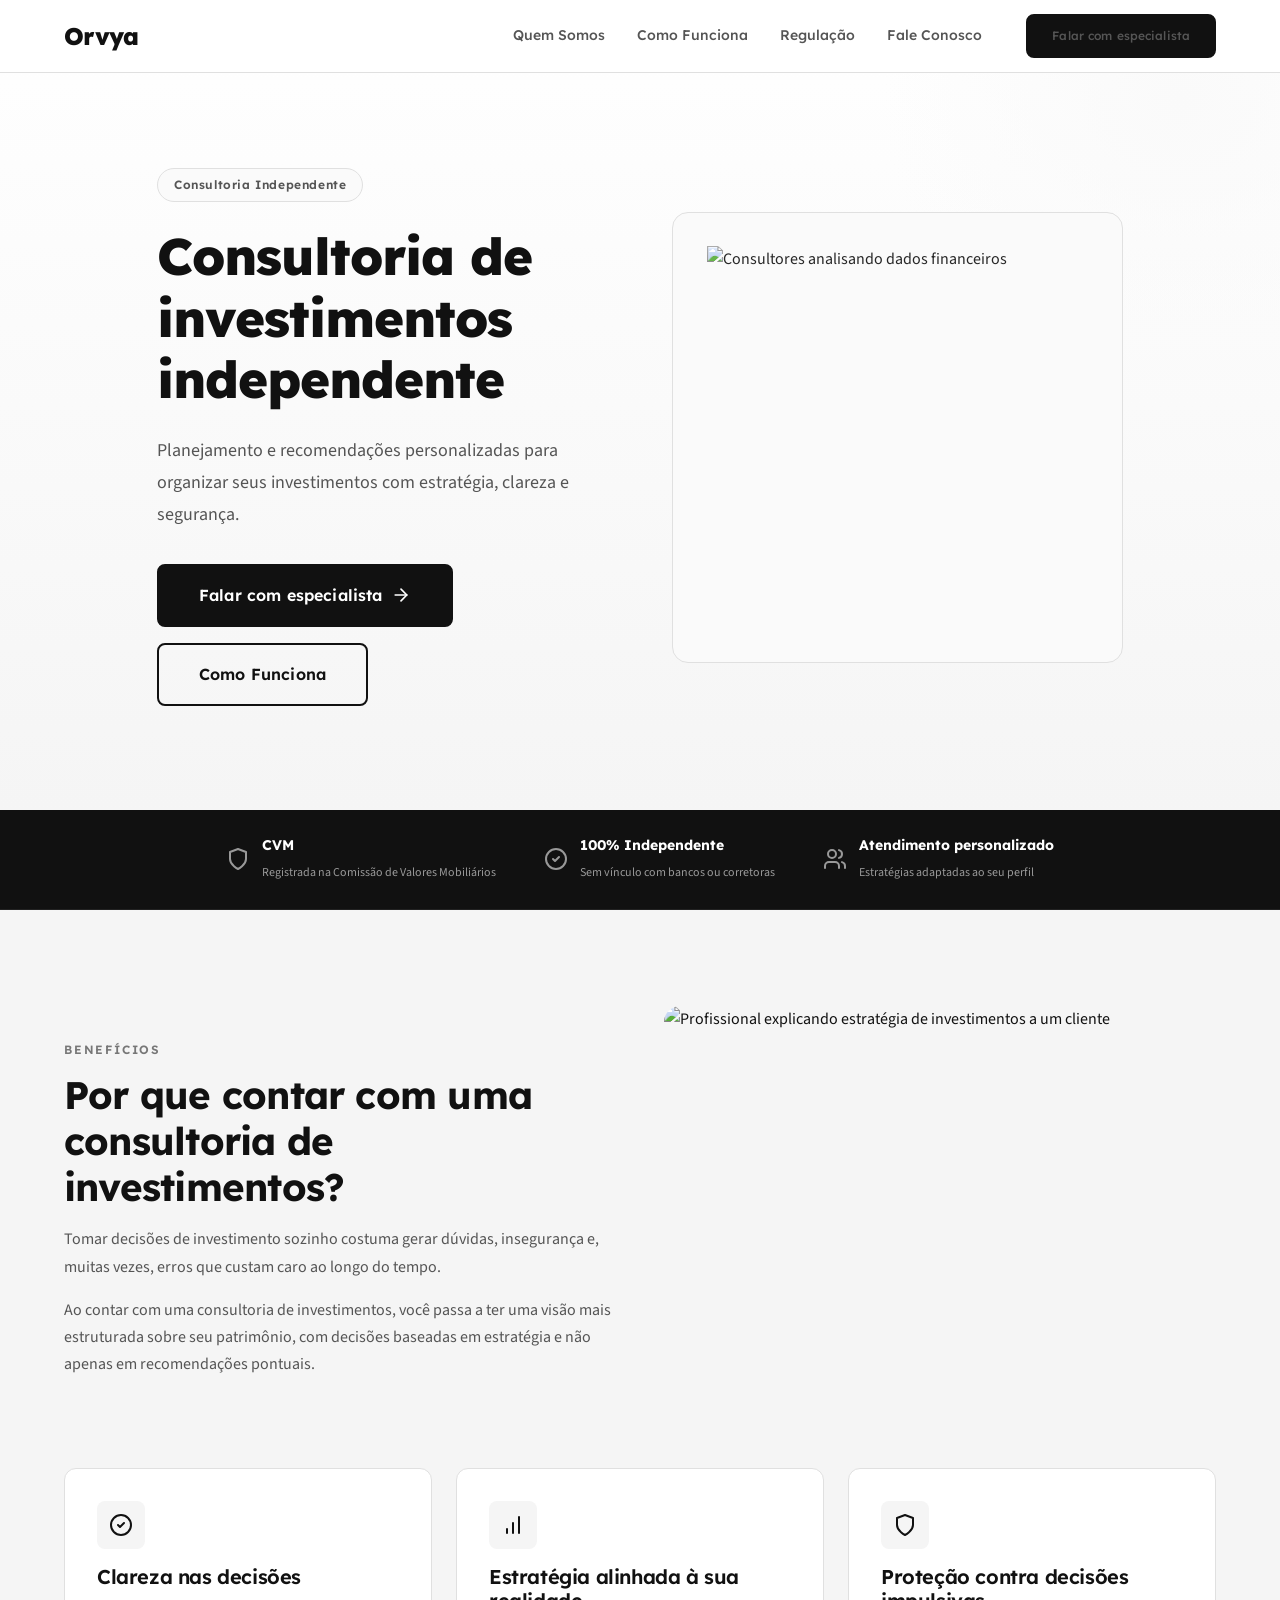
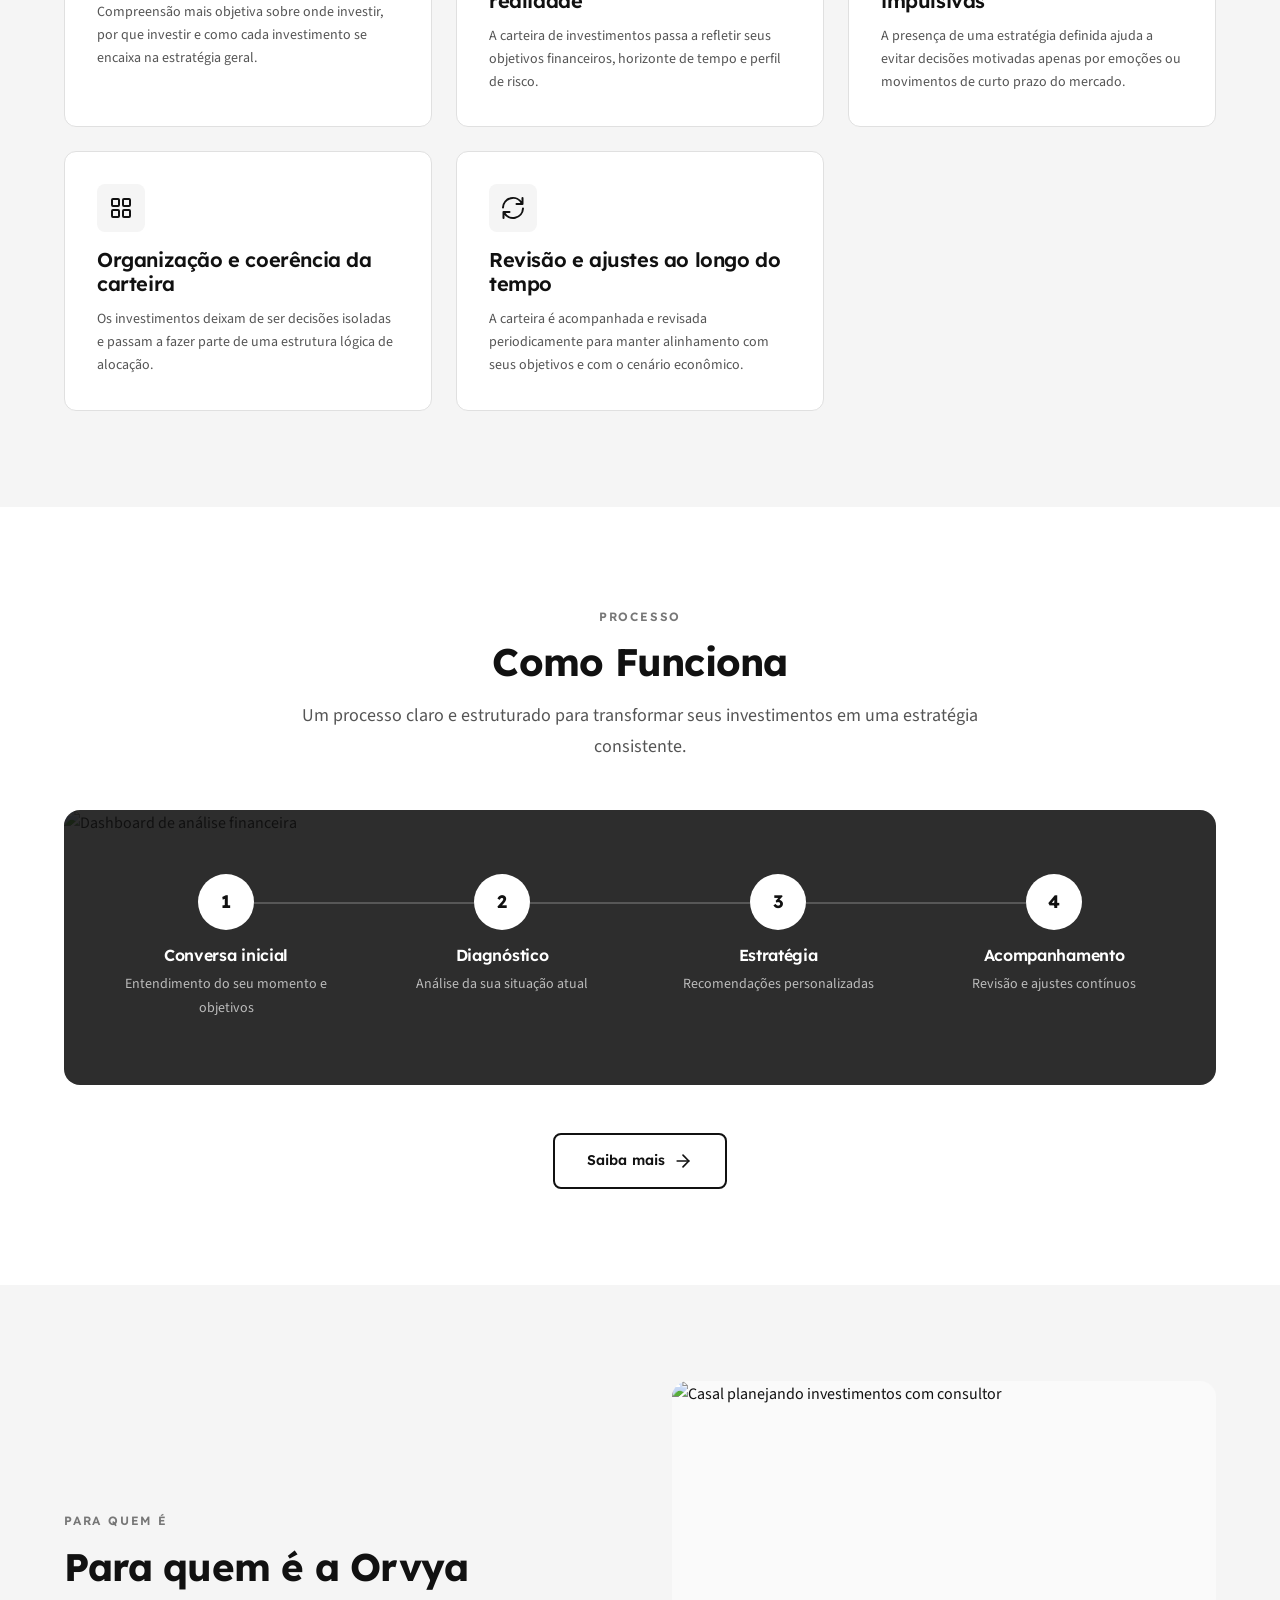
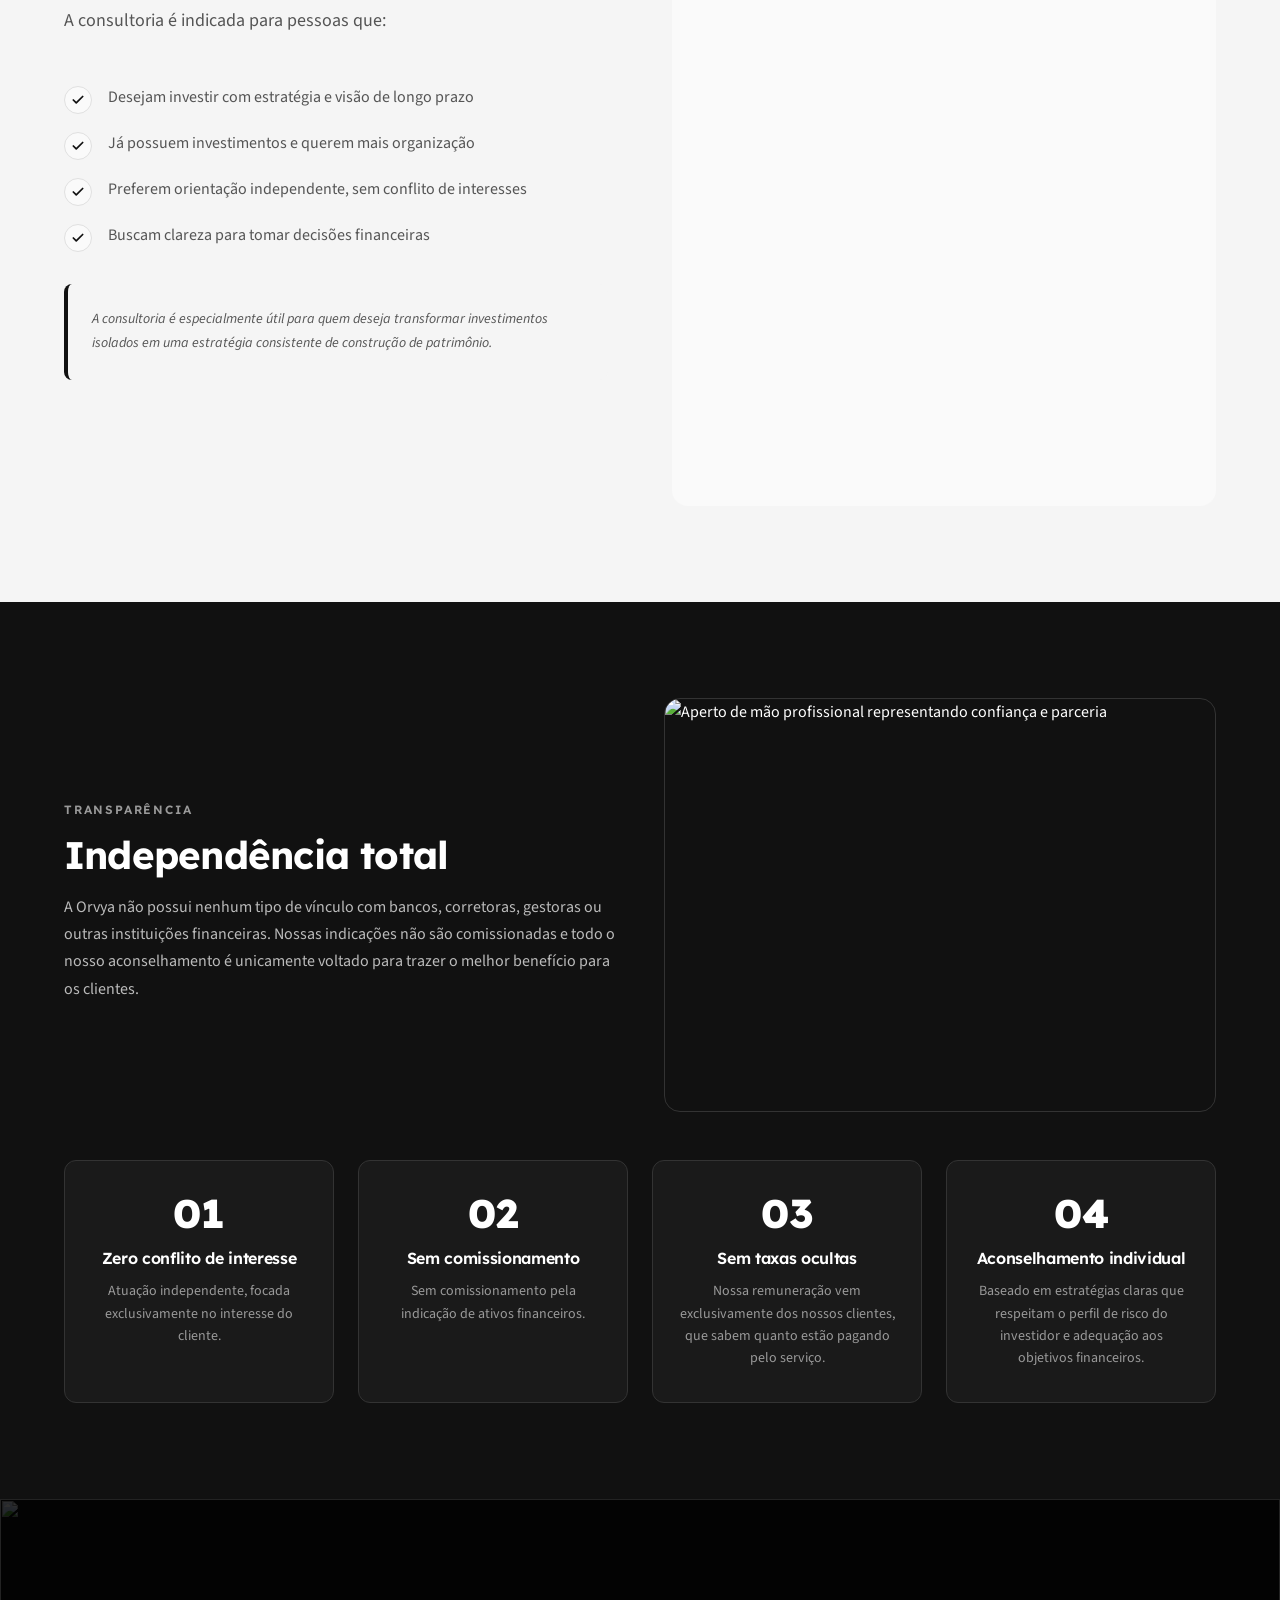
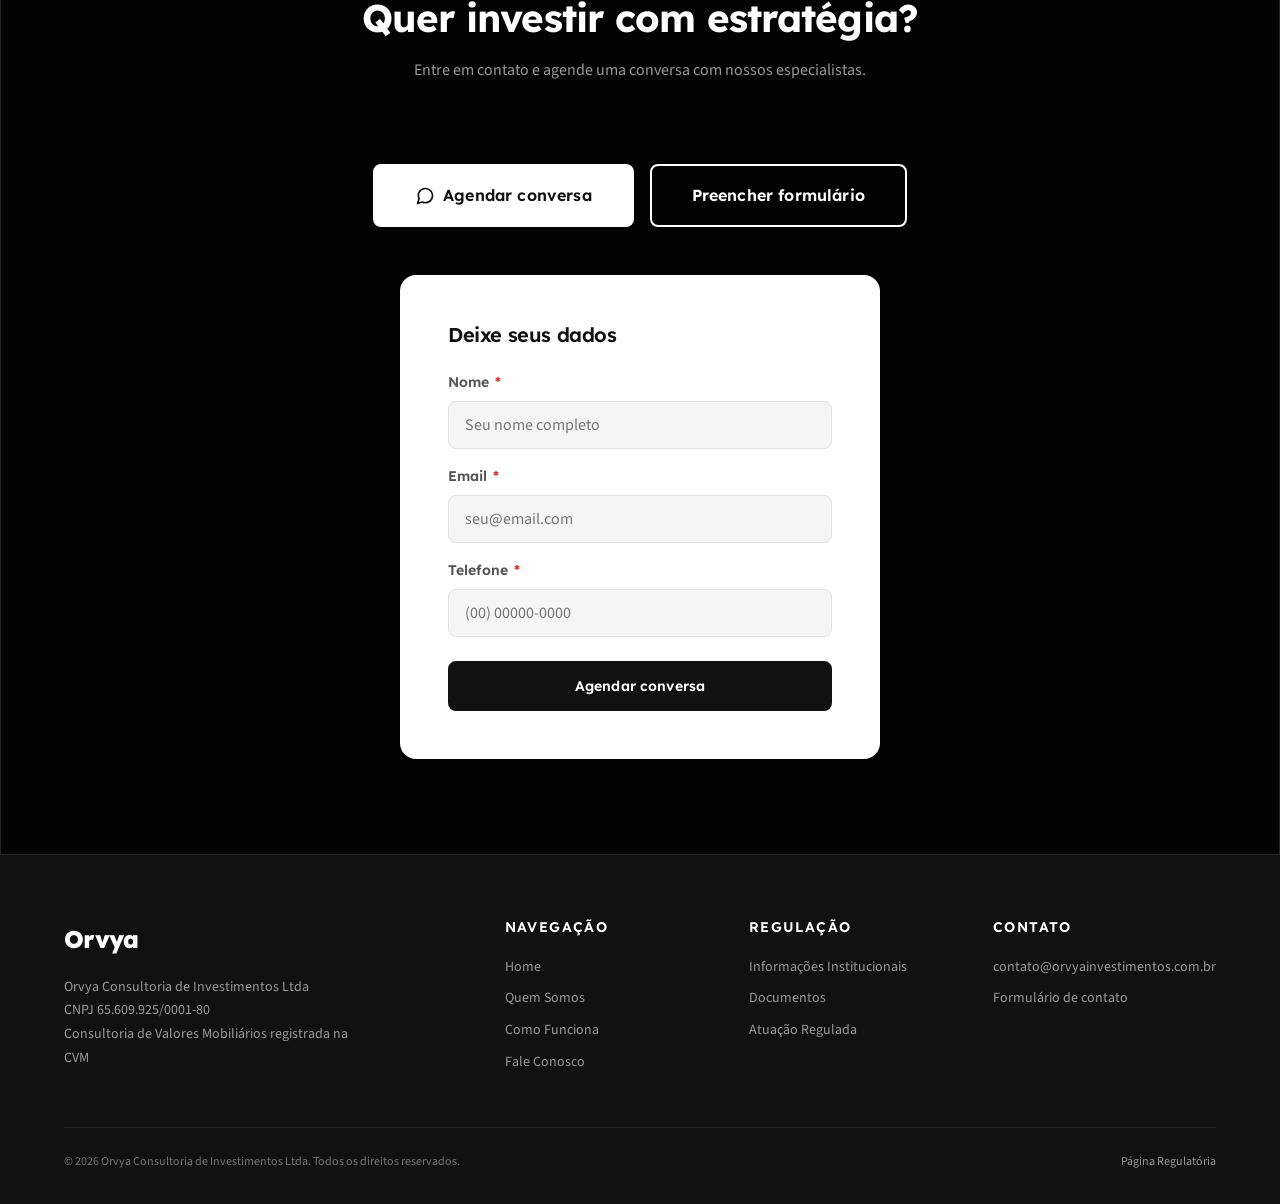
==== commit 23e8af7a: "feat: add images and visual elements to Home page lower sections Add social proof strip, split conte" ====
--- a/index.html
+++ b/index.html
@@ -56,7 +56,37 @@
         </div>
         <div class="hero-visual fade-up delay-2">
           <div class="hero-illustration">
-            <img src="https://illustrations.popsy.co/gray/business-analysis.svg" alt="Ilustração de análise e estratégia de investimentos" loading="eager" width="408" height="408">
+            <img src="https://images.unsplash.com/photo-1553729459-uj1-KGvUf8c?w=600&h=600&fit=crop&q=80" alt="Consultores analisando dados financeiros" loading="eager" width="600" height="600"
+              onerror="this.src='https://images.unsplash.com/photo-1460925895917-afdab827c52f?w=600&h=600&fit=crop&q=80'; this.onerror=null;">
+          </div>
+        </div>
+      </div>
+    </section>
+
+    <!-- ========== SOCIAL PROOF STRIP ========== -->
+    <section class="social-proof-strip" aria-label="Credenciais">
+      <div class="container">
+        <div class="proof-items fade-up">
+          <div class="proof-item">
+            <svg width="24" height="24" viewBox="0 0 24 24" fill="none" stroke="currentColor" stroke-width="2" stroke-linecap="round" stroke-linejoin="round" aria-hidden="true"><path d="M12 22s8-4 8-10V5l-8-3-8 3v7c0 6 8 10 8 10"/></svg>
+            <div>
+              <strong>CVM</strong>
+              <span>Registrada na Comissão de Valores Mobiliários</span>
+            </div>
+          </div>
+          <div class="proof-item">
+            <svg width="24" height="24" viewBox="0 0 24 24" fill="none" stroke="currentColor" stroke-width="2" stroke-linecap="round" stroke-linejoin="round" aria-hidden="true"><circle cx="12" cy="12" r="10"/><path d="m9 12 2 2 4-4"/></svg>
+            <div>
+              <strong>100% Independente</strong>
+              <span>Sem vínculo com bancos ou corretoras</span>
+            </div>
+          </div>
+          <div class="proof-item">
+            <svg width="24" height="24" viewBox="0 0 24 24" fill="none" stroke="currentColor" stroke-width="2" stroke-linecap="round" stroke-linejoin="round" aria-hidden="true"><path d="M16 21v-2a4 4 0 0 0-4-4H6a4 4 0 0 0-4 4v2"/><circle cx="9" cy="7" r="4"/><path d="M22 21v-2a4 4 0 0 0-3-3.87"/><path d="M16 3.13a4 4 0 0 1 0 7.75"/></svg>
+            <div>
+              <strong>Atendimento personalizado</strong>
+              <span>Estratégias adaptadas ao seu perfil</span>
+            </div>
           </div>
         </div>
       </div>
@@ -65,12 +95,18 @@
     <!-- ========== BENEFÍCIOS ========== -->
     <section class="section section--alt" id="beneficios" aria-labelledby="benefits-title">
       <div class="container">
-        <div class="text-center fade-up">
-          <span class="section-label">Benefícios</span>
-          <h2 class="section-title" id="benefits-title">Por que contar com uma consultoria de investimentos?</h2>
-          <p class="section-subtitle">Tomar decisões de investimento sozinho costuma gerar dúvidas, insegurança e, muitas vezes, erros que custam caro ao longo do tempo.</p>
-        </div>
-        <p class="section-subtitle text-center fade-up" style="margin-top: calc(-1 * var(--space-5));">Ao contar com uma consultoria de investimentos, você passa a ter uma visão mais estruturada sobre seu patrimônio, com decisões baseadas em estratégia e não apenas em recomendações pontuais.</p>
+        <!-- Intro with image -->
+        <div class="split-content fade-up">
+          <div class="split-text">
+            <span class="section-label">Benefícios</span>
+            <h2 class="section-title" id="benefits-title">Por que contar com uma consultoria de investimentos?</h2>
+            <p>Tomar decisões de investimento sozinho costuma gerar dúvidas, insegurança e, muitas vezes, erros que custam caro ao longo do tempo.</p>
+            <p style="margin-top: var(--space-4);">Ao contar com uma consultoria de investimentos, você passa a ter uma visão mais estruturada sobre seu patrimônio, com decisões baseadas em estratégia e não apenas em recomendações pontuais.</p>
+          </div>
+          <div class="split-image">
+            <img src="https://images.unsplash.com/photo-1553028826-f4804a6dba3b?w=560&h=400&fit=crop&q=80" alt="Profissional explicando estratégia de investimentos a um cliente" loading="lazy" width="560" height="400">
+          </div>
+        </div>
 
         <div class="benefits-grid" role="list">
           <!-- Card 1 -->
@@ -126,30 +162,37 @@
           <p class="section-subtitle">Um processo claro e estruturado para transformar seus investimentos em uma estratégia consistente.</p>
         </div>
 
-        <div class="process-flow fade-up" role="list" aria-label="Etapas do processo">
-          <div class="process-step" role="listitem">
-            <div class="step-number" aria-hidden="true">1</div>
-            <h3>Conversa inicial</h3>
-            <p>Entendimento do seu momento e objetivos</p>
-          </div>
-          <div class="process-step" role="listitem">
-            <div class="step-number" aria-hidden="true">2</div>
-            <h3>Diagnóstico</h3>
-            <p>Análise da sua situação atual</p>
-          </div>
-          <div class="process-step" role="listitem">
-            <div class="step-number" aria-hidden="true">3</div>
-            <h3>Estratégia</h3>
-            <p>Recomendações personalizadas</p>
-          </div>
-          <div class="process-step" role="listitem">
-            <div class="step-number" aria-hidden="true">4</div>
-            <h3>Acompanhamento</h3>
-            <p>Revisão e ajustes contínuos</p>
-          </div>
-        </div>
-
-        <div class="text-center fade-up">
+        <!-- Process with image background -->
+        <div class="process-visual fade-up">
+          <div class="process-visual-bg">
+            <img src="https://images.unsplash.com/photo-1551288049-bebda4e38f71?w=1200&h=500&fit=crop&q=80" alt="Dashboard de análise financeira" loading="lazy" width="1200" height="500">
+            <div class="process-visual-overlay"></div>
+          </div>
+          <div class="process-flow" role="list" aria-label="Etapas do processo">
+            <div class="process-step" role="listitem">
+              <div class="step-number" aria-hidden="true">1</div>
+              <h3>Conversa inicial</h3>
+              <p>Entendimento do seu momento e objetivos</p>
+            </div>
+            <div class="process-step" role="listitem">
+              <div class="step-number" aria-hidden="true">2</div>
+              <h3>Diagnóstico</h3>
+              <p>Análise da sua situação atual</p>
+            </div>
+            <div class="process-step" role="listitem">
+              <div class="step-number" aria-hidden="true">3</div>
+              <h3>Estratégia</h3>
+              <p>Recomendações personalizadas</p>
+            </div>
+            <div class="process-step" role="listitem">
+              <div class="step-number" aria-hidden="true">4</div>
+              <h3>Acompanhamento</h3>
+              <p>Revisão e ajustes contínuos</p>
+            </div>
+          </div>
+        </div>
+
+        <div class="text-center fade-up" style="margin-top: var(--space-7);">
           <a href="como-funciona.html" class="btn btn--outline">
             Saiba mais
             <svg width="18" height="18" viewBox="0 0 24 24" fill="none" stroke="currentColor" stroke-width="2" stroke-linecap="round" stroke-linejoin="round" aria-hidden="true"><path d="M5 12h14"/><path d="m12 5 7 7-7 7"/></svg>
@@ -197,7 +240,7 @@
             </div>
           </div>
           <div class="audience-image fade-up delay-2">
-            <img src="https://images.unsplash.com/photo-1554224155-8d04cb21cd6c?w=600&h=450&fit=crop&q=80" alt="Pessoa analisando gráficos de investimentos em um computador" loading="lazy" width="600" height="450">
+            <img src="https://images.unsplash.com/photo-1556742049-0cfed4f6a45d?w=600&h=750&fit=crop&q=80" alt="Casal planejando investimentos com consultor" loading="lazy" width="600" height="750">
           </div>
         </div>
       </div>
@@ -206,10 +249,16 @@
     <!-- ========== TRANSPARÊNCIA ========== -->
     <section class="section section--dark" id="transparencia" aria-labelledby="transparency-title">
       <div class="container">
-        <div class="text-center fade-up">
-          <span class="section-label">Transparência</span>
-          <h2 class="section-title" id="transparency-title">Independência total</h2>
-          <p class="section-subtitle" style="color: #bbbbbb;">A Orvya não possui nenhum tipo de vínculo com bancos, corretoras, gestoras ou outras instituições financeiras. Nossas indicações não são comissionadas e todo o nosso aconselhamento é unicamente voltado para trazer o melhor benefício para os clientes.</p>
+        <!-- Intro split with image -->
+        <div class="split-content split-content--dark fade-up">
+          <div class="split-text">
+            <span class="section-label">Transparência</span>
+            <h2 class="section-title" id="transparency-title">Independência total</h2>
+            <p>A Orvya não possui nenhum tipo de vínculo com bancos, corretoras, gestoras ou outras instituições financeiras. Nossas indicações não são comissionadas e todo o nosso aconselhamento é unicamente voltado para trazer o melhor benefício para os clientes.</p>
+          </div>
+          <div class="split-image split-image--rounded">
+            <img src="https://images.unsplash.com/photo-1579532537598-459ecdaf39cc?w=480&h=360&fit=crop&q=80" alt="Aperto de mão profissional representando confiança e parceria" loading="lazy" width="480" height="360">
+          </div>
         </div>
 
         <div class="transparency-grid" role="list">
@@ -238,7 +287,11 @@
     </section>
 
     <!-- ========== CTA ========== -->
-    <section class="cta-section" aria-labelledby="cta-title">
+    <section class="cta-section cta-section--with-bg" aria-labelledby="cta-title">
+      <div class="cta-bg-image">
+        <img src="https://images.unsplash.com/photo-1486406146926-c627a92ad1ab?w=1400&h=600&fit=crop&q=80" alt="" loading="lazy" aria-hidden="true" width="1400" height="600">
+        <div class="cta-bg-overlay"></div>
+      </div>
       <div class="container">
         <div class="cta-content fade-up">
           <div>
--- a/css/style.css
+++ b/css/style.css
@@ -1429,6 +1429,201 @@
   margin-bottom: var(--space-3);
 }
 
+/* ---------- Social Proof Strip ---------- */
+.social-proof-strip {
+  padding: var(--space-5) 0;
+  background: var(--color-text-primary);
+  border-bottom: 1px solid #222222;
+}
+
+.proof-items {
+  display: flex;
+  justify-content: center;
+  gap: var(--space-7);
+  flex-wrap: wrap;
+}
+
+.proof-item {
+  display: flex;
+  align-items: center;
+  gap: var(--space-3);
+  color: var(--color-text-inverse);
+}
+
+.proof-item svg {
+  flex-shrink: 0;
+  stroke: #999999;
+}
+
+.proof-item strong {
+  display: block;
+  font-family: var(--font-heading);
+  font-size: var(--text-sm);
+  font-weight: 700;
+  color: var(--color-text-inverse);
+}
+
+.proof-item span {
+  font-size: var(--text-xs);
+  color: #999999;
+}
+
+@media (max-width: 768px) {
+  .proof-items {
+    flex-direction: column;
+    gap: var(--space-4);
+    align-items: flex-start;
+  }
+}
+
+/* ---------- Split Content (text + image side by side) ---------- */
+.split-content {
+  display: grid;
+  grid-template-columns: 1fr 1fr;
+  gap: var(--space-7);
+  align-items: center;
+  margin-bottom: var(--space-7);
+}
+
+.split-content--dark .split-text p {
+  color: #bbbbbb;
+}
+
+.split-content--dark .section-label {
+  color: #999999;
+}
+
+.split-text {
+  max-width: 560px;
+}
+
+.split-text p {
+  margin-bottom: var(--space-3);
+}
+
+.split-image {
+  border-radius: var(--border-radius-xl);
+  overflow: hidden;
+  aspect-ratio: 4 / 3;
+}
+
+.split-image img {
+  width: 100%;
+  height: 100%;
+  object-fit: cover;
+  transition: transform 0.6s var(--ease-out);
+}
+
+.split-image:hover img {
+  transform: scale(1.03);
+}
+
+.split-image--rounded {
+  border-radius: var(--border-radius-xl);
+  border: 1px solid #333333;
+}
+
+@media (max-width: 1024px) {
+  .split-content {
+    grid-template-columns: 1fr;
+    gap: var(--space-5);
+  }
+
+  .split-image {
+    max-height: 320px;
+  }
+}
+
+/* ---------- Process Visual (with background image) ---------- */
+.process-visual {
+  position: relative;
+  border-radius: var(--border-radius-xl);
+  overflow: hidden;
+  padding: var(--space-8) var(--space-5);
+}
+
+.process-visual-bg {
+  position: absolute;
+  inset: 0;
+  z-index: 0;
+}
+
+.process-visual-bg img {
+  width: 100%;
+  height: 100%;
+  object-fit: cover;
+}
+
+.process-visual-overlay {
+  position: absolute;
+  inset: 0;
+  background: rgba(17, 17, 17, 0.88);
+}
+
+.process-visual .process-flow {
+  position: relative;
+  z-index: var(--z-base);
+  margin-bottom: 0;
+}
+
+.process-visual .process-step h3 {
+  color: var(--color-text-inverse);
+}
+
+.process-visual .process-step p {
+  color: #bbbbbb;
+}
+
+.process-visual .step-number {
+  background: var(--color-text-inverse);
+  color: var(--color-text-primary);
+}
+
+.process-visual .process-step:not(:last-child)::after {
+  background: rgba(255, 255, 255, 0.2);
+}
+
+/* ---------- CTA with Background Image ---------- */
+.cta-section--with-bg {
+  position: relative;
+  overflow: hidden;
+}
+
+.cta-bg-image {
+  position: absolute;
+  inset: 0;
+  z-index: 0;
+}
+
+.cta-bg-image img {
+  width: 100%;
+  height: 100%;
+  object-fit: cover;
+}
+
+.cta-bg-overlay {
+  position: absolute;
+  inset: 0;
+  background: rgba(0, 0, 0, 0.82);
+}
+
+.cta-section--with-bg .container {
+  position: relative;
+  z-index: var(--z-base);
+}
+
+/* ---------- Audience image taller ---------- */
+.audience-image {
+  aspect-ratio: 3 / 4;
+}
+
+@media (max-width: 1024px) {
+  .audience-image {
+    aspect-ratio: 4 / 3;
+    max-height: 350px;
+  }
+}
+
 /* ---------- Animations ---------- */
 /* Animate 1-2 key elements per view max — UX guideline #7 */
 /* Duration 150-300ms — UX guideline #8 */
